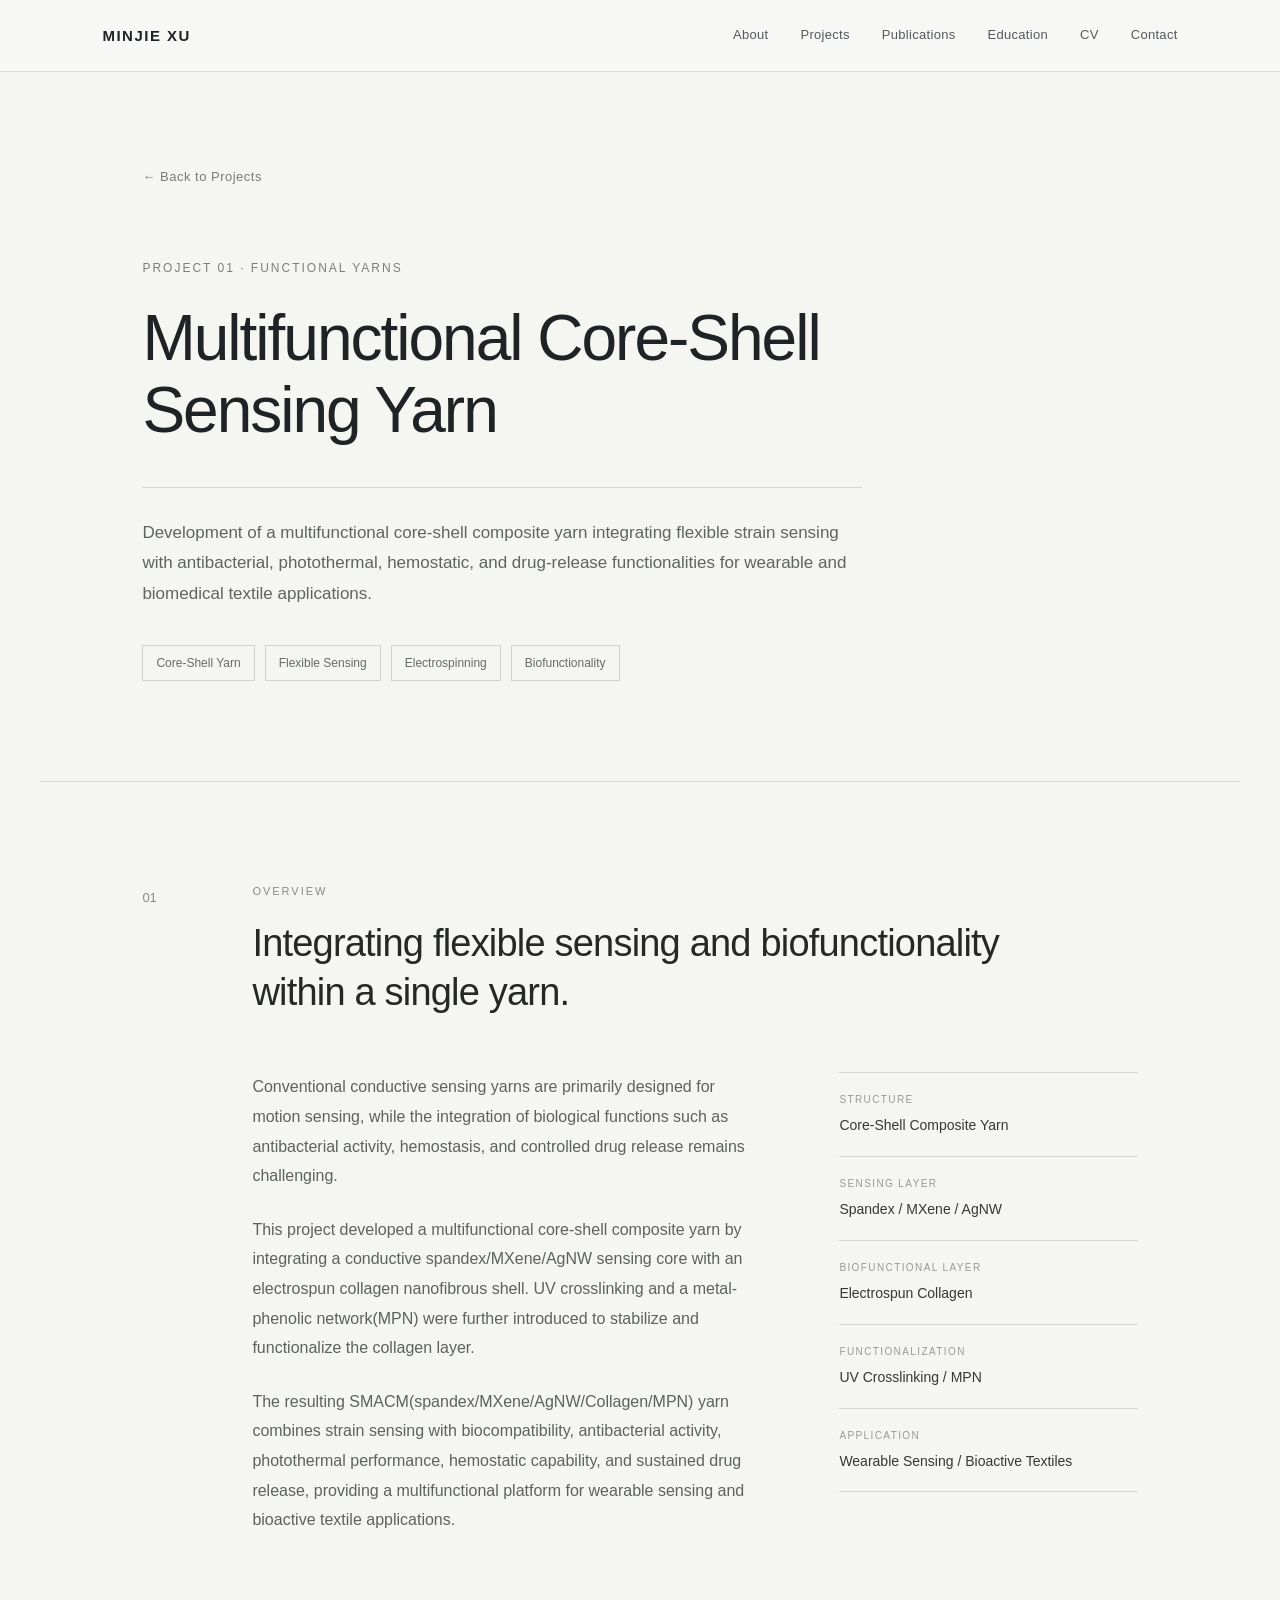
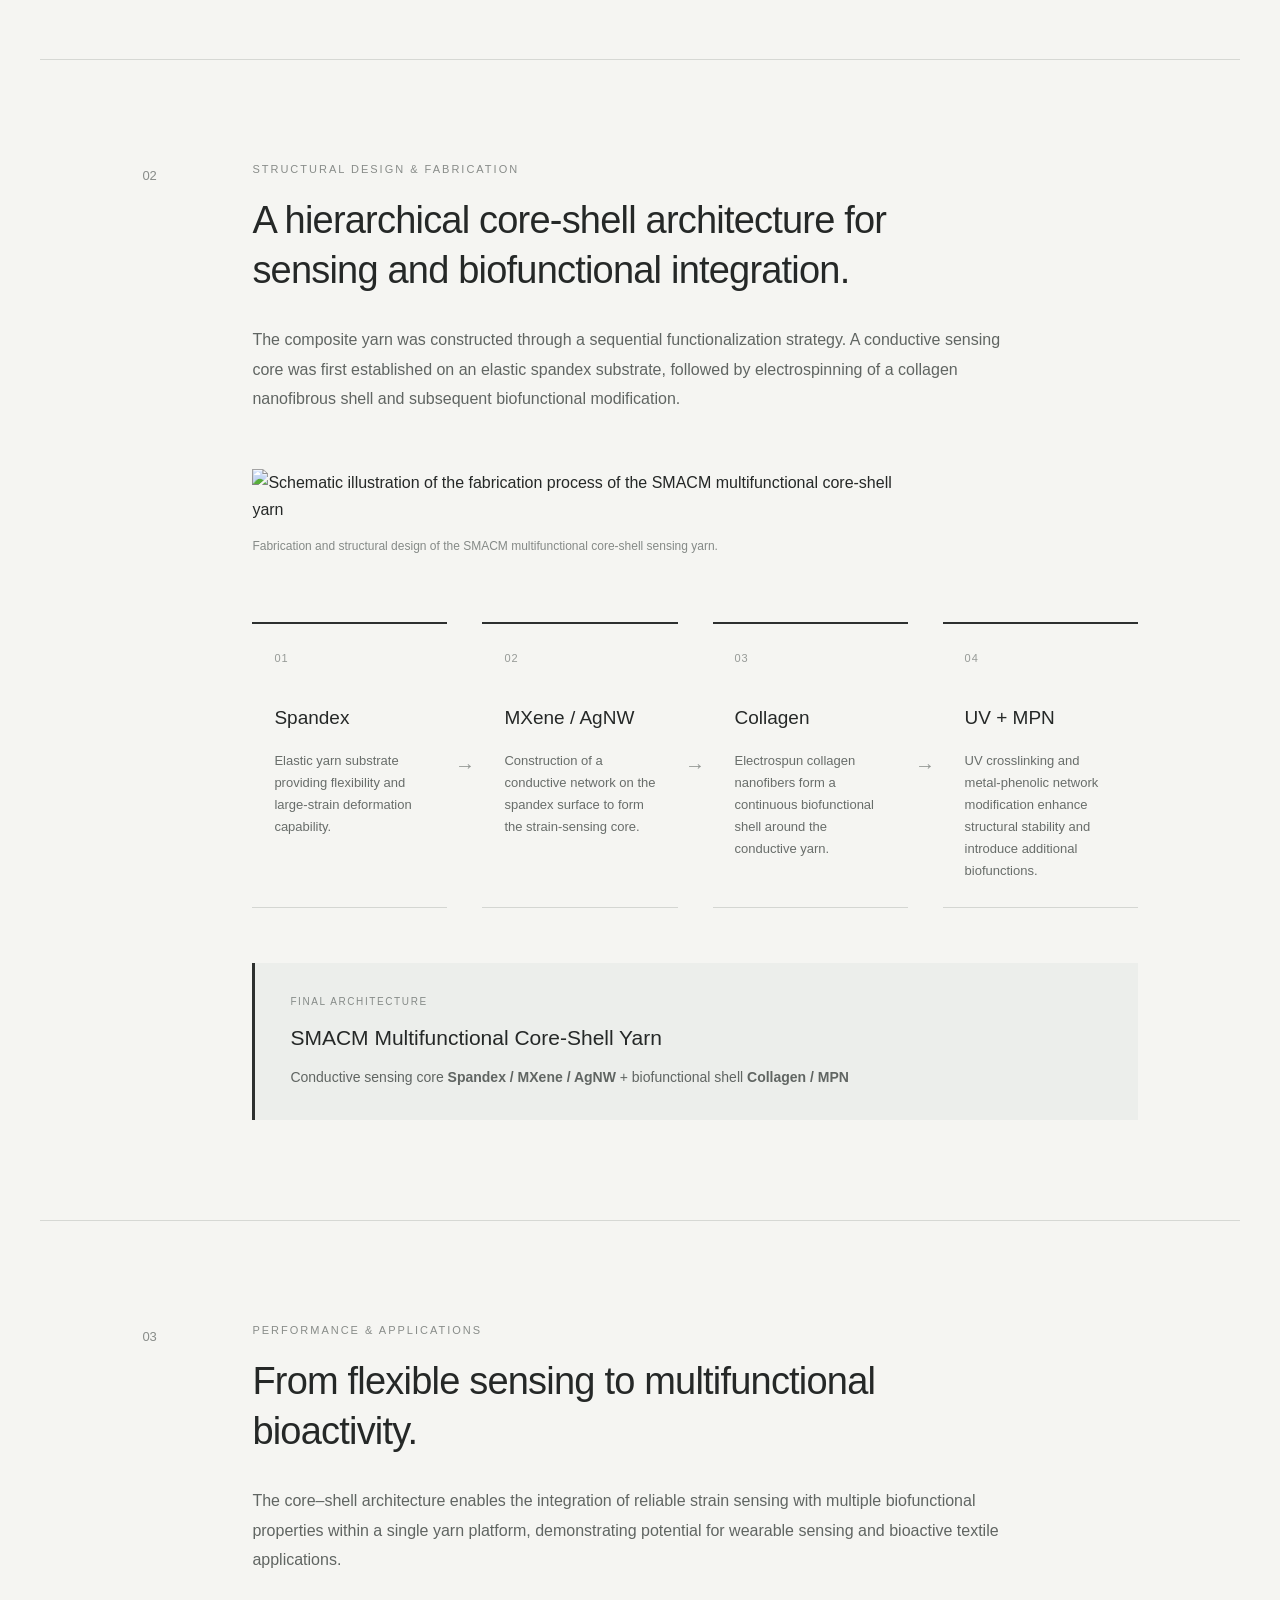
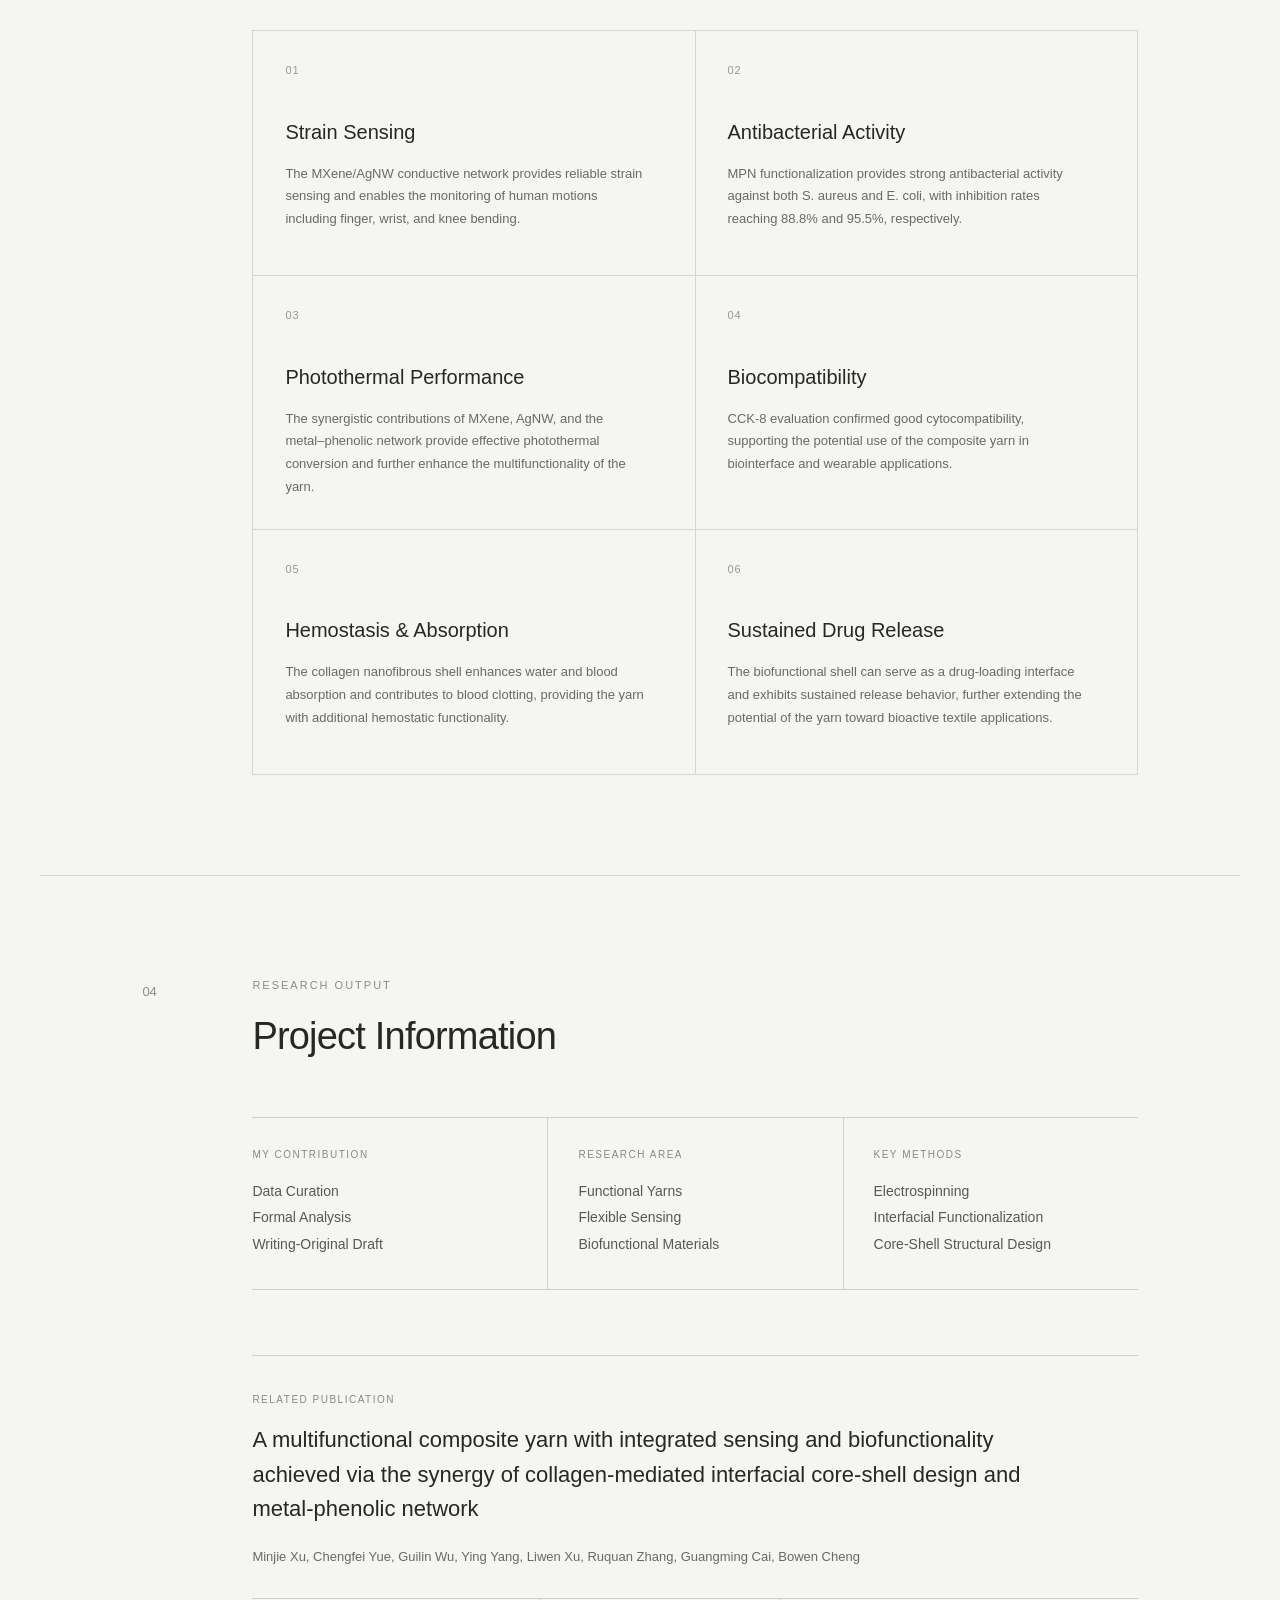
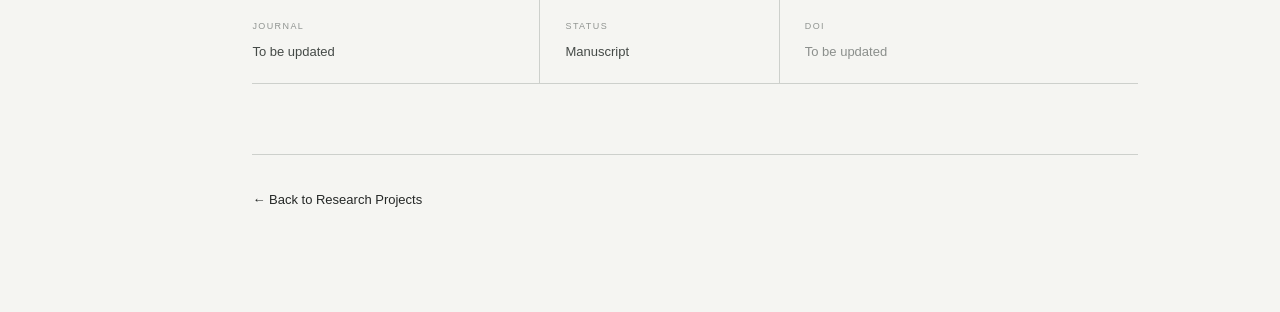
==== project-collagen-yarn.html @ 4c1c81a6 "Initial website release" ====
<!DOCTYPE html>
<html lang="en">

<head>
    <meta charset="UTF-8">
    <meta name="viewport" content="width=device-width, initial-scale=1.0">

    <title>Electrospun Collagen-Wrapped Functional Yarns | Minjie Xu</title>

    <meta
        name="description"
        content="Research project on electrospun collagen-wrapped functional yarns by Minjie Xu."
    >

    <link rel="stylesheet" href="style.css">
</head>


<body>

    <!-- Navigation -->
    <nav>

        <div class="logo">
            <a href="index.html">MINJIE XU</a>
        </div>

        <div class="nav-links">
            <a href="index.html#about">About</a>
            <a href="index.html#projects">Projects</a>
            <a href="index.html#publications">Publications</a>
            <a href="index.html#education">Education</a>
            <a href="cv.html">CV</a>
            <a href="index.html#contact">Contact</a>
        </div>

        <button class="menu-toggle" id="menu-toggle">
            ☰
        </button>

    </nav>


    <!-- Project Header -->
    <main>

        <section class="project-hero">

            <a href="index.html#projects" class="back-link">
                ← Back to Projects
            </a>

            <p class="project-label">
                PROJECT 01 · FUNCTIONAL YARNS
            </p>

            <h1>
                Multifunctional Core-Shell<br>
                Sensing Yarn
            </h1>

           <p class="project-summary">
                Development of a multifunctional core-shell composite yarn
                integrating flexible strain sensing with antibacterial,
                photothermal, hemostatic, and drug-release functionalities
                for wearable and biomedical textile applications.
            </p>

            <div class="project-hero-tags">
                <span>Core-Shell Yarn</span>
                <span>Flexible Sensing</span>
                <span>Electrospinning</span>
                <span>Biofunctionality</span>
            </div>

        </section>

<section class="project-detail-section">

    <div class="project-section-number">
        01
    </div>

    <div class="project-section-content">

        <p class="project-section-label">OVERVIEW</p>

        <h2>
            Integrating flexible sensing and
            biofunctionality within a single yarn.
        </h2>

        <div class="project-overview-grid">

            <div class="project-overview-main">

                <p>
                    Conventional conductive sensing yarns are primarily
                    designed for motion sensing, while the integration of
                    biological functions such as antibacterial activity,
                    hemostasis, and controlled drug release remains challenging.
                </p>

                <p>
                    This project developed a multifunctional core-shell
                    composite yarn by integrating a conductive
                    spandex/MXene/AgNW sensing core with an electrospun
                    collagen nanofibrous shell. UV crosslinking and a
                    metal-phenolic network(MPN) were further introduced to
                    stabilize and functionalize the collagen layer.
                </p>

                <p>
                    The resulting SMACM(spandex/MXene/AgNW/Collagen/MPN) yarn combines strain sensing with
                    biocompatibility, antibacterial activity, photothermal
                    performance, hemostatic capability, and sustained drug
                    release, providing a multifunctional platform for wearable
                    sensing and bioactive textile applications.
                </p>

            </div>

            <div class="project-facts">

                <div class="project-fact">
                    <span>STRUCTURE</span>
                    <p>Core-Shell Composite Yarn</p>
                </div>

                <div class="project-fact">
                    <span>SENSING LAYER</span>
                    <p>Spandex / MXene / AgNW</p>
                </div>

                <div class="project-fact">
                    <span>BIOFUNCTIONAL LAYER</span>
                    <p>Electrospun Collagen</p>
                </div>

                <div class="project-fact">
                    <span>FUNCTIONALIZATION</span>
                    <p>UV Crosslinking / MPN</p>
                </div>

                <div class="project-fact">
                    <span>APPLICATION</span>
                    <p>Wearable Sensing / Bioactive Textiles</p>
                </div>

            </div>

        </div>

    </div>

</section>


<section class="project-detail-section">

    <div class="project-section-number">
        02
    </div>

    <div class="project-section-content">

        <p class="project-section-label">
            STRUCTURAL DESIGN & FABRICATION
        </p>

        <h2>
            A hierarchical core-shell architecture
            for sensing and biofunctional integration.
        </h2>

        <p class="project-section-intro">
            The composite yarn was constructed through a sequential
            functionalization strategy. A conductive sensing core was
            first established on an elastic spandex substrate, followed
            by electrospinning of a collagen nanofibrous shell and
            subsequent biofunctional modification.
        </p>

<div class="project-figure">

    <img
        src="images/project01-fabrication.png"
        alt="Schematic illustration of the fabrication process of the SMACM multifunctional core-shell yarn"
    >

    <p class="figure-caption">
        Fabrication and structural design of the SMACM
        multifunctional core-shell sensing yarn.
    </p>

</div>
        <div class="fabrication-flow">

            <div class="fabrication-step">

                <span class="step-number">01</span>

                <h3>Spandex</h3>

                <p>
                    Elastic yarn substrate providing flexibility
                    and large-strain deformation capability.
                </p>

            </div>


            <div class="flow-arrow">→</div>


            <div class="fabrication-step">

                <span class="step-number">02</span>

                <h3>MXene / AgNW</h3>

                <p>
                    Construction of a conductive network on the
                    spandex surface to form the strain-sensing core.
                </p>

            </div>


            <div class="flow-arrow">→</div>


            <div class="fabrication-step">

                <span class="step-number">03</span>

                <h3>Collagen</h3>

                <p>
                    Electrospun collagen nanofibers form a
                    continuous biofunctional shell around the
                    conductive yarn.
                </p>

            </div>


            <div class="flow-arrow">→</div>


            <div class="fabrication-step">

                <span class="step-number">04</span>

                <h3>UV + MPN</h3>

                <p>
                    UV crosslinking and metal-phenolic network
                    modification enhance structural stability and
                    introduce additional biofunctions.
                </p>

            </div>

        </div>


        <div class="structure-result">

            <span>FINAL ARCHITECTURE</span>

            <h3>SMACM Multifunctional Core-Shell Yarn</h3>

            <p>
                Conductive sensing core
                <strong>Spandex / MXene / AgNW</strong>
                +
                biofunctional shell
                <strong>Collagen / MPN</strong>
            </p>

        </div>

    </div>

</section>

<section class="project-detail-section">

    <div class="project-section-number">
        03
    </div>

    <div class="project-section-content">

        <p class="project-section-label">
            PERFORMANCE & APPLICATIONS
        </p>

        <h2>
            From flexible sensing to
            multifunctional bioactivity.
        </h2>

        <p class="project-section-intro">
            The core–shell architecture enables the integration of
            reliable strain sensing with multiple biofunctional
            properties within a single yarn platform, demonstrating
            potential for wearable sensing and bioactive textile applications.
        </p>


        <div class="function-grid">

            <div class="function-item">
                <span class="function-number">01</span>

                <h3>Strain Sensing</h3>

                <p>
                    The MXene/AgNW conductive network provides reliable
                    strain sensing and enables the monitoring of human
                    motions including finger, wrist, and knee bending.
                </p>
            </div>


            <div class="function-item">
                <span class="function-number">02</span>

                <h3>Antibacterial Activity</h3>

                <p>
                    MPN functionalization provides strong antibacterial
                    activity against both S. aureus and E. coli, with
                    inhibition rates reaching 88.8% and 95.5%,
                    respectively.
                </p>
            </div>


            <div class="function-item">
                <span class="function-number">03</span>

                <h3>Photothermal Performance</h3>

                <p>
                    The synergistic contributions of MXene, AgNW, and
                    the metal–phenolic network provide effective
                    photothermal conversion and further enhance the
                    multifunctionality of the yarn.
                </p>
            </div>


            <div class="function-item">
                <span class="function-number">04</span>

                <h3>Biocompatibility</h3>

                <p>
                    CCK-8 evaluation confirmed good cytocompatibility,
                    supporting the potential use of the composite yarn
                    in biointerface and wearable applications.
                </p>
            </div>


            <div class="function-item">
                <span class="function-number">05</span>

                <h3>Hemostasis & Absorption</h3>

                <p>
                    The collagen nanofibrous shell enhances water and
                    blood absorption and contributes to blood clotting,
                    providing the yarn with additional hemostatic
                    functionality.
                </p>
            </div>


            <div class="function-item">
                <span class="function-number">06</span>

                <h3>Sustained Drug Release</h3>

                <p>
                    The biofunctional shell can serve as a drug-loading
                    interface and exhibits sustained release behavior,
                    further extending the potential of the yarn toward
                    bioactive textile applications.
                </p>
            </div>

        </div>

    </div>

</section>

<section class="project-detail-section">

    <div class="project-section-number">
        04
    </div>

    <div class="project-section-content">

        <p class="project-section-label">
            RESEARCH OUTPUT
        </p>

        <h2>
            Project Information
        </h2>

        <div class="output-grid">

            <div class="output-item">
                <span>MY CONTRIBUTION</span>

                <p>
                    Data Curation<br>
                    Formal Analysis<br>
                    Writing-Original Draft
                </p>
            </div>


            <div class="output-item">
                <span>RESEARCH AREA</span>

                <p>
                    Functional Yarns<br>
                    Flexible Sensing<br>
                    Biofunctional Materials
                </p>
            </div>


            <div class="output-item">
                <span>KEY METHODS</span>

                <p>
                    Electrospinning<br>
                    Interfacial Functionalization<br>
                    Core-Shell Structural Design
                </p>
            </div>

        </div>


        <div class="project-publication">

            <span>RELATED PUBLICATION</span>

            <h3>
                A multifunctional composite yarn with integrated sensing
                and biofunctionality achieved via the synergy of
                collagen-mediated interfacial core-shell design and
                metal-phenolic network
            </h3>

            <p>
                Minjie Xu, Chengfei Yue, Guilin Wu, Ying Yang,
                Liwen Xu, Ruquan Zhang, Guangming Cai, Bowen Cheng
            </p>

<div class="publication-meta">

    <div class="publication-meta-item">
        <span>JOURNAL</span>
        <p>To be updated</p>
    </div>

    <div class="publication-meta-item">
        <span>STATUS</span>
        <p>Manuscript</p>
    </div>

    <div class="publication-meta-item">
        <span>DOI</span>
        <p>
            <a href="#" class="doi-placeholder">
                To be updated
            </a>
        </p>
    </div>

</div>

        </div>


        <div class="project-navigation">

            <a href="index.html#projects">
                ← Back to Research Projects
            </a>

        </div>

    </div>

</section>













    </main>


    <!-- Mobile Navigation -->
    <script>
        const menuToggle = document.getElementById("menu-toggle");
        const navLinks = document.querySelector(".nav-links");

        menuToggle.addEventListener("click", function () {
            navLinks.classList.toggle("active");
        });

        const navItems = navLinks.querySelectorAll("a");

        navItems.forEach(function (item) {
            item.addEventListener("click", function () {
                navLinks.classList.remove("active");
            });
        });
    </script>

</body>

</html>
---- style.css ----
/* Basic settings */


/* =========================================
   Global Design System
   ========================================= */

:root {
    --bg-main: #fbfbfa;
    --bg-soft: #f7f8f8;
    --bg-card: #ffffff;

    --text-main: #202326;
    --text-secondary: #62686d;
    --text-light: #8a9095;

    --line: #e1e4e6;

    --accent: #315f78;
    --accent-light: #edf3f6;
}












* {
    box-sizing: border-box;
}

html {
    scroll-behavior: smooth;
}

body {
    margin: 0;

    font-family:
        -apple-system,
        BlinkMacSystemFont,
        "Segoe UI",
        Arial,
        sans-serif;

    color: var(--text-main);
    background-color: var(--bg-main);

    line-height: 1.7;

    -webkit-font-smoothing: antialiased;
}

/* Navigation */

nav {
    position: sticky;
    top: 0;
    z-index: 1000;

    display: flex;
    align-items: center;
    justify-content: space-between;

    padding: 0 8%;
    height: 72px;

    background-color: rgba(247, 247, 245, 0.95);
    border-bottom: 1px solid #dededb;
}

.logo a {
    color: #202326;
    text-decoration: none;
    font-size: 15px;
    font-weight: 600;
    letter-spacing: 1.5px;
}

.nav-links {
    display: flex;
    align-items: center;
}

.nav-links a {
    position: relative;
    margin-left: 32px;

    color: #55595c;
    text-decoration: none;
    font-size: 13px;
    letter-spacing: 0.3px;

    transition: color 0.2s ease;
}

.nav-links a:hover {
    color: #111;
}

.nav-links a::after {
    content: "";
    position: absolute;

    left: 0;
    bottom: -7px;

    width: 0;
    height: 1px;

    background-color: #202326;
    transition: width 0.25s ease;
}

.nav-links a:hover::after {
    width: 100%;
}

/* Hero Section */

.hero {
    min-height: calc(100vh - 72px);

    display: grid;
    grid-template-columns: minmax(0, 680px) 300px;
    justify-content: center;
    align-items: center;

    gap: 70px;

    padding: 80px 8% 100px;

    background-color: #f7f7f5;
}

.hero-content {
    max-width: 680px;
}

/* Hero Photo */
 /* Hero Photo */

.hero-photo {
    width: 300px;
    flex-shrink: 0;
}

.hero-photo img {
    display: block;
    width: 100%;
    height: 380px;
    object-fit: cover;
    border-radius: 4px;
}



.hero-label {
    font-size: 12px;
    font-weight: 500;
    letter-spacing: 2.5px;

    color: var(--accent);

    margin-bottom: 20px;
}

.hero h1 {
    margin: 0;

    font-size: clamp(58px, 6vw, 82px);
    line-height: 0.95;

    font-weight: 600;
    letter-spacing: -3px;

    color: #202326;
}

.hero h2 {
    font-size: 28px;
    font-weight: 400;

    margin: 0 0 25px 0;
}

.hero-affiliation {
    margin: 0;

    font-size: 14px;
    line-height: 1.8;

    color: #777b7d;
}

.hero-description {
    max-width: 580px;

    margin-top: 32px;
    padding-top: 25px;

    border-top: 1px solid #d9d9d6;

    font-size: 16px;
    line-height: 1.8;

    color: #55595c;
}

.hero-description {
    max-width: 650px;

    margin-top: 30px;

    font-size: 17px;
    color: #555;
}

.hero-buttons {
    margin-top: 35px;
}

.button {
    display: inline-block;

    padding: 12px 24px;

    margin-right: 12px;

    text-decoration: none;

    background-color: #222;
    color: white;

    border: 1px solid #222;

    transition: 0.3s;
}

.button:hover {
    background-color: #555;
}

.button-outline {
    background-color: transparent;
    color: #222;
}

.button-outline:hover {
    background-color: #222;
    color: white;
}

/* General Sections */

.section {
    padding: 110px 8%;
    max-width: 1400px;
    margin: 0 auto;
}

.section-title {
    margin-bottom: 50px;
}

.section-title p {
    margin: 0 0 7px 0;

    font-size: 12px;
    font-weight: 500;

    letter-spacing: 2.5px;

    color: var(--accent);
}

.section-title h2 {
    margin: 0;

    font-size: 40px;
    font-weight: 600;
}

.section-content {
    max-width: 850px;
}

.section-content > p {
    font-size: 17px;
    color: #555;
}


/* Research */

.research-grid {
    display: grid;

    grid-template-columns: repeat(2, 1fr);

    gap: 1px;

    background-color: #ddd;

    border: 1px solid #ddd;
}

.research-card {
    padding: 35px;

    background-color: white;

    min-height: 220px;
}

.research-card span {
    font-size: 13px;
    color: #888;
}

.research-card h3 {
    margin-top: 20px;

    font-size: 22px;
    font-weight: 500;
}

.research-card p {
    color: #666;
}


/* Publications */
/* Publications */

.publication {
    padding: 35px 0;
    border-top: 1px solid #ddd;
}

.publication-top {
    display: flex;
    justify-content: space-between;
    align-items: center;
    margin-bottom: 15px;
}

.publication-year {
    font-size: 13px;
    color: #888;
}

.publication-type {
    font-size: 12px;
    color: #888;
    letter-spacing: 0.5px;
}

.publication h3 {
    font-size: 21px;
    font-weight: 500;
    line-height: 1.5;
    margin: 0 0 12px 0;
}

.publication-authors {
    margin: 0 0 8px 0;
    color: #555;
    font-size: 15px;
}

.journal {
    margin: 0 0 15px 0;
    font-style: italic;
    color: #444;
    font-size: 15px;
}

.publication-link {
    text-decoration: none;
    color: #222;
    font-size: 14px;
}

.publication-link:hover {
    text-decoration: underline;
}

/* Education */
/* Education */

.education-list {
    border-top: 1px solid #ddd;
}

.education-item {
    display: grid;
    grid-template-columns: 180px 1fr;
    gap: 50px;
    padding: 45px 0;
    border-bottom: 1px solid #ddd;
}

.education-year {
    font-size: 14px;
    color: #888;
    padding-top: 5px;
}

.education-content {
    max-width: 750px;
}

.education-content h3 {
    margin: 0 0 12px 0;
    font-size: 24px;
    font-weight: 500;
}

.education-school {
    margin: 0 0 8px 0;
    font-size: 17px;
    color: #333;
}

.education-content p {
    color: #666;
    line-height: 1.7;
}


/* Contact */

.email {
    font-size: 22px !important;
    color: #222 !important;
}

/* Research Projects */

.project-list {
    border-top: 1px solid #ddd;
}

.project-item {
    display: grid;

    grid-template-columns: 70px 1fr 50px;

    gap: 30px;

    padding: 45px 0;

    border-bottom: 1px solid #ddd;

    transition: 0.3s;
}

.project-number {
    font-size: 13px;
    color: #888;
}

.project-content h3 {
    margin: 0 0 15px 0;

    font-size: 25px;
    font-weight: 500;
}

.project-content p {
    max-width: 750px;

    margin: 0;

    color: #666;

    font-size: 16px;
}

.project-tags {
    margin-top: 25px;
}

.project-tags span {
    display: inline-block;

    margin-right: 8px;
    margin-bottom: 8px;

    padding: 5px 12px;

    border: 1px solid #ddd;

    font-size: 12px;

    color: #666;
}

.project-arrow {
    font-size: 25px;

    align-self: start;
    margin-top: 5px;

    text-decoration: none;
    color: #202326;

    transition: 0.3s;
}

.project-item:hover {
    padding-left: 15px;
}

.project-item:hover .project-arrow {
    transform: translateX(8px);
}

.publication-stats {
    display: grid;
    grid-template-columns: repeat(3, 1fr);
    gap: 1px;
    margin-bottom: 60px;
    background-color: #ddd;
    border: 1px solid #ddd;
}

.stat-item {
    padding: 30px;
    background-color: white;
}

.stat-item strong {
    display: block;
    font-size: 38px;
    font-weight: 500;
    margin-bottom: 8px;
}

.stat-item span {
    font-size: 13px;
    color: #777;
    letter-spacing: 0.5px;
}

/* Contact */

.contact-content {
    display: grid;
    grid-template-columns: 1fr 1fr;
    gap: 100px;
    max-width: 1000px;
}

.contact-intro h3 {
    margin: 0 0 20px 0;
    font-size: 32px;
    font-weight: 500;
}

.contact-intro p {
    max-width: 450px;
    color: #666;
    font-size: 17px;
    line-height: 1.8;
}

.contact-info {
    border-top: 1px solid #ddd;
}

.contact-item {
    padding: 20px 0;
    border-bottom: 1px solid #ddd;
}

.contact-item span {
    display: block;
    margin-bottom: 8px;
    font-size: 12px;
    color: #888;
    letter-spacing: 1px;
    text-transform: uppercase;
}

.contact-item p {
    margin: 0;
    color: #333;
    font-size: 15px;
    line-height: 1.7;
}


/* Academic Profiles */

.academic-links {
    display: flex;
    flex-wrap: wrap;
    gap: 12px;
}

.academic-links a {
    display: inline-flex;
    align-items: center;
    gap: 8px;

    width: auto;
    height: auto;

    padding: 8px 12px;

    color: #222;
    text-decoration: none;

    font-size: 15px;

    border: 1px solid #ddd;

    transition: 0.25s;
}

.academic-links a:hover {
    background-color: #f5f5f5;
    border-color: #bbb;
}

.academic-links a svg {
    display: block;

    width: 18px;
    height: 18px;

    min-width: 18px;
    min-height: 18px;

    max-width: 18px;
    max-height: 18px;

    fill: none;
    stroke: currentColor;
    stroke-width: 1.6;
    stroke-linecap: round;
    stroke-linejoin: round;

    flex-shrink: 0;
}

 /* Footer */

footer {
    margin-top: 80px;
    border-top: 1px solid #ddd;
}

.footer-content {
    max-width: 1400px;
    margin: 0 auto;
    padding: 30px 8%;

    display: flex;
    justify-content: space-between;
    align-items: center;

    font-size: 13px;
    color: #888;
}

 /* Responsive Design */

@media (max-width: 768px) {

    /* Navigation */

    nav {
        padding: 20px 5%;
    }

    .logo a {
        font-size: 17px;
    }

    .menu-toggle {
        display: block;
    }

    .nav-links {
        display: none;
        position: absolute;
        top: 70px;
        left: 0;
        width: 100%;

        flex-direction: column;
        align-items: flex-start;

        padding: 20px 5%;

        background-color: white;
        border-top: 1px solid #ddd;
        border-bottom: 1px solid #ddd;
    }

    .nav-links.active {
        display: flex;
    }

    .nav-links a {
        margin: 12px 0;
        font-size: 15px;
    }


    /* Hero */

    .hero {
        min-height: 75vh;
        padding: 60px 5%;
    }

    .hero h1 {
        font-size: 44px;
    }

.chinese-name {
    margin: 16px 0 30px;

    font-size: 34px;
    font-weight: 500;
    letter-spacing: 8px;

    color: #55595c;
}

.hero h2 {
    margin: 0 0 22px 0;

    font-size: 20px;
    font-weight: 400;
    letter-spacing: 0.2px;

    color: #333638;
}


.hero {
    flex-direction: column;
    align-items: flex-start;
    gap: 50px;
}

.hero-photo {
    width: 300px;
    position: relative;
}

.hero-photo {
    width: 100%;
}

.hero-photo img {
    display: block;

    width: 100%;
    height: 390px;

    object-fit: cover;

    border-radius: 2px;

    filter: saturate(0.88) contrast(0.98);
}


.hero-photo::after {
    content: "";

    display: block;

    width: 70px;
    height: 2px;

    margin-top: 18px;

    background-color: #202326;
}







    /* Sections */

.section {
    padding: 110px max(8%, calc((100% - 1400px) / 2));
    max-width: none;
    width: 100%;
    margin: 0;
}

    .section-title {
        margin-bottom: 35px;
    }

    .section-title h2 {
        font-size: 32px;
    }


    /* Research */

    .research-grid {
        grid-template-columns: 1fr;
    }

    .research-card {
        min-height: auto;
        padding: 28px;
    }


    /* Research Projects */

    .project-item {
        grid-template-columns: 40px 1fr;
        gap: 15px;
        padding: 35px 0;
    }

    .project-arrow {
        display: none;
    }

    .project-content h3 {
        font-size: 21px;
    }


    /* Publications */

    .publication-stats {
        grid-template-columns: 1fr;
        margin-bottom: 40px;
    }

    .stat-item {
        padding: 25px;
    }

    .publication-top {
        align-items: flex-start;
    }

    .publication-type {
        font-size: 12px;
        color: #666;
        letter-spacing: 0.8px;
        text-transform: uppercase;
    }


    /* Education */

    .education-item {
        grid-template-columns: 1fr;
        gap: 10px;
        padding: 35px 0;
    }


    /* Contact */

    .contact-content {
        grid-template-columns: 1fr;
        gap: 50px;
    }


    /* Footer */

    .footer-content {
        padding: 25px 5%;
        flex-direction: column;
        align-items: flex-start;
        gap: 8px;
    }

}

/* Mobile Menu */

.menu-toggle {
    display: none;
    background: none;
    border: none;
    font-size: 25px;
    cursor: pointer;
    padding: 5px;
}


.menu-toggle {
    display: none;
    background: none;
    border: none;
    font-size: 25px;
    cursor: pointer;
    padding: 5px;
}

@media (max-width: 768px) {

    .menu-toggle {
        display: block !important;
    }

}


html {
    scroll-behavior: smooth;
}

/* =========================
   CV Page
   ========================= */

.cv-header {
    padding: 100px 8% 80px 8%;
    border-bottom: 1px solid #ddd;
}

.cv-header h1 {
    margin: 10px 0 15px 0;
    font-size: 56px;
    font-weight: 600;
}

.cv-header p:last-child {
    margin: 0;
    font-size: 18px;
    color: #666;
}


.cv-section {
    max-width: 1400px;
    margin: 0 auto;
    padding: 80px 8%;
}


.cv-section-title {
    display: grid;
    grid-template-columns: 60px 1fr;
    gap: 30px;
    align-items: start;
    margin-bottom: 45px;
}

.cv-section-title span {
    font-size: 13px;
    color: #888;
    padding-top: 8px;
}

.cv-section-title h2 {
    margin: 0;
    font-size: 36px;
    font-weight: 500;
}


.cv-item {
    display: grid;
    grid-template-columns: 180px 1fr;
    gap: 50px;
    padding: 35px 0;
    border-top: 1px solid #ddd;
}

.cv-item:last-child {
    border-bottom: 1px solid #ddd;
}


.cv-year {
    font-size: 14px;
    color: #888;
    padding-top: 5px;
}


.cv-content {
    max-width: 800px;
}

.cv-content h3 {
    margin: 0 0 12px 0;
    font-size: 22px;
    font-weight: 500;
}

.cv-content p {
    margin: 6px 0;
    color: #666;
    font-size: 15px;
    line-height: 1.7;
}


.cv-content-wide {
    max-width: 900px;
}

.cv-content-wide p {
    margin: 0 0 25px 0;
    color: #555;
    font-size: 15px;
    line-height: 1.8;
}

.cv-content-wide ul {
    margin: 0;
    padding-left: 20px;
}

.cv-content-wide li {
    margin-bottom: 12px;
    color: #555;
    font-size: 15px;
    line-height: 1.7;
}

@media (max-width: 768px) {

    .cv-header {
        padding: 70px 5% 60px 5%;
    }

    .cv-header h1 {
        font-size: 42px;
    }

    .cv-header p:last-child {
        font-size: 16px;
    }

    .cv-section {
        padding: 60px 5%;
    }

    .cv-section-title {
        grid-template-columns: 40px 1fr;
        gap: 15px;
        margin-bottom: 30px;
    }

    .cv-section-title h2 {
        font-size: 30px;
    }

    .cv-item {
        grid-template-columns: 1fr;
        gap: 10px;
        padding: 30px 0;
    }

    .cv-content h3 {
        font-size: 20px;
    }

    .cv-content-wide {
        max-width: 100%;
    }

}

.cv-download {
    margin-top: 30px;
}

.cv-button-disabled {
    cursor: default;
    opacity: 0.6;
}

/* =========================
   Section Background Colors
========================= */

.hero {
    background-color: #f4f4f1;
}

#about {
    background-color: #f8f8f6;
}

#research {
    background-color: #f2f3f1;
}

#projects {
    background-color: #f8f8f6;
}

#publications {
    background-color: #f2f3f1;
}

#education {
    background-color: #f8f8f6;
}

#contact {
    background-color: #eeefec;
    color: #202326;
}

/* =========================
   Final Website Color System
========================= */

body {
    background-color: #f5f5f2;
    color: #252827;
}

/* Hero */
.hero {
    background-color: #f1f2ef;
}

/* About */
#about {
    background-color: #f7f7f4;
}

/* Research Projects */
#projects {
    background-color: #f2f3f0;
}

/* Publications */
#publications {
    background-color: #f7f7f4;
}

/* Education */
#education {
    background-color: #f2f3f0;
}

/* Contact */
#contact {
    background-color: #e9ebe7;
    color: #252827;
}
#contact .contact-intro p,
#contact .contact-item p {
    color: #5f6461;
}

#contact .contact-item {
    border-color: #d3d6d1;
}

#contact .contact-info {
    border-color: #d3d6d1;
}

#contact .academic-links a {
    color: #252827;
    border-color: #cdd0cb;
}

#contact .academic-links a:hover {
    background-color: #f5f5f2;
    border-color: #aeb2ad;
}

.chinese-name {
    font-size: 34px !important;
    font-weight: 500 !important;
    letter-spacing: 8px !important;
    line-height: 1.3 !important;
    margin: 16px 0 30px 0 !important;
    color: #55595c !important;
}


/* =========================
   Project Detail Page
========================= */

.project-hero {
    max-width: 1200px;
    margin: 0 auto;
    padding: 90px 8% 100px;
}

.back-link {
    display: inline-block;
    margin-bottom: 70px;

    color: #777b7d;
    text-decoration: none;

    font-size: 13px;
    letter-spacing: 0.5px;

    transition: 0.2s;
}

.back-link:hover {
    color: #202326;
    transform: translateX(-4px);
}

.project-label {
    margin: 0 0 25px;

    color: #7b7e80;

    font-size: 12px;
    font-weight: 500;
    letter-spacing: 2px;
}

.project-hero h1 {
    max-width: 950px;

    margin: 0;

    font-size: clamp(42px, 5vw, 68px);
    line-height: 1.12;

    font-weight: 500;
    letter-spacing: -2px;

    color: #202326;
}

.project-summary {
    max-width: 720px;

    margin: 40px 0 0;

    padding-top: 30px;
    border-top: 1px solid #d6d8d4;

    color: #5f6461;

    font-size: 17px;
    line-height: 1.8;
}

.project-hero-tags {
    display: flex;
    flex-wrap: wrap;
    gap: 10px;

    margin-top: 35px;
}

.project-hero-tags span {
    padding: 7px 13px;

    border: 1px solid #d0d2ce;

    color: #666b68;

    font-size: 12px;
}
/* =========================
   Project Detail Sections
========================= */

.project-detail-section {
    max-width: 1200px;
    margin: 0 auto;
    padding: 100px 8%;

    display: grid;
    grid-template-columns: 70px 1fr;
    gap: 40px;

    border-top: 1px solid #d6d8d4;
}

.project-section-number {
    padding-top: 5px;

    font-size: 13px;
    color: #888c89;
}

.project-section-content {
    max-width: 950px;
}

.project-section-label {
    margin: 0 0 18px;

    font-size: 11px;
    letter-spacing: 2px;
    color: #888c89;
}

.project-section-content h2 {
    max-width: 760px;

    margin: 0 0 55px;

    font-size: 38px;
    line-height: 1.3;
    font-weight: 500;
    letter-spacing: -0.8px;

    color: #252827;
}


/* Overview */

.project-overview-grid {
    display: grid;
    grid-template-columns: 1.7fr 1fr;
    gap: 80px;
}

.project-overview-main p {
    margin: 0 0 24px;

    font-size: 16px;
    line-height: 1.85;

    color: #5d625f;
}


/* Project Facts */

.project-facts {
    border-top: 1px solid #d6d8d4;
}

.project-fact {
    padding: 18px 0;
    border-bottom: 1px solid #d6d8d4;
}

.project-fact span {
    display: block;

    margin-bottom: 6px;

    font-size: 10px;
    letter-spacing: 1.4px;

    color: #969a97;
}

.project-fact p {
    margin: 0;

    font-size: 14px;
    color: #343836;
}

/* =========================
   Fabrication Flow
========================= */

.project-section-intro {
    max-width: 760px;
    margin: -25px 0 55px;

    font-size: 16px;
    line-height: 1.85;
    color: #606562;
}


.fabrication-flow {
    display: grid;

    grid-template-columns:
        1fr 35px
        1fr 35px
        1fr 35px
        1fr;

    align-items: stretch;

    margin-top: 50px;
}


.fabrication-step {
    min-height: 230px;

    padding: 25px 22px;

    border-top: 2px solid #2d302f;
    border-bottom: 1px solid #d4d6d2;
}


.step-number {
    display: block;

    margin-bottom: 35px;

    font-size: 11px;
    letter-spacing: 1px;
    color: #969a97;
}


.fabrication-step h3 {
    margin: 0 0 15px;

    font-size: 19px;
    font-weight: 500;

    color: #252827;
}


.fabrication-step p {
    margin: 0;

    font-size: 13px;
    line-height: 1.7;

    color: #686d6a;
}


.flow-arrow {
    display: flex;
    align-items: center;
    justify-content: center;

    font-size: 20px;
    color: #929693;
}


/* Final Structure */

.structure-result {
    margin-top: 55px;

    padding: 30px 35px;

    background-color: #eceeeb;
    border-left: 3px solid #2d302f;
}


.structure-result > span {
    display: block;

    margin-bottom: 10px;

    font-size: 10px;
    letter-spacing: 1.6px;

    color: #858a87;
}


.structure-result h3 {
    margin: 0 0 10px;

    font-size: 21px;
    font-weight: 500;
}


.structure-result p {
    margin: 0;

    font-size: 14px;
    color: #606562;
}
/* Project Figure */

.project-figure {
    margin: 55px 0 65px;
}

.project-figure img {
    display: block;
    width: 100%;
    height: auto;
}

.figure-caption {
    margin: 14px 0 0;

    font-size: 12px;
    line-height: 1.6;

    color: #858a87;
}

/* =========================
   Performance Highlights
========================= */

.performance-highlights {
    display: grid;
    grid-template-columns: repeat(3, 1fr);
    gap: 1px;

    margin-top: 55px;

    background-color: #d5d7d3;
    border: 1px solid #d5d7d3;
}

.performance-item {
    min-height: 210px;
    padding: 28px;

    background-color: #f5f5f2;
}

.performance-item span {
    display: block;

    margin-bottom: 40px;

    font-size: 11px;
    color: #969a97;
}

.performance-item strong {
    display: block;

    margin-bottom: 12px;

    font-size: 18px;
    font-weight: 500;

    color: #252827;
}

.performance-item p {
    margin: 0;

    font-size: 13px;
    line-height: 1.7;

    color: #686d6a;
}

/* =========================
   Project Functions
========================= */

.function-grid {
    display: grid;
    grid-template-columns: repeat(2, 1fr);

    margin-top: 55px;

    border-top: 1px solid #d3d5d1;
    border-left: 1px solid #d3d5d1;
}


.function-item {
    min-height: 245px;

    padding: 30px 32px;

    border-right: 1px solid #d3d5d1;
    border-bottom: 1px solid #d3d5d1;

    background-color: #f5f5f2;
}


.function-number {
    display: block;

    margin-bottom: 35px;

    font-size: 11px;
    letter-spacing: 1px;

    color: #969a97;
}


.function-item h3 {
    margin: 0 0 14px;

    font-size: 20px;
    font-weight: 500;

    color: #252827;
}


.function-item p {
    max-width: 360px;

    margin: 0;

    font-size: 13px;
    line-height: 1.75;

    color: #666b68;
}
/* =========================
   Project Research Output
========================= */





.output-grid {
    display: grid;
    grid-template-columns: repeat(3, 1fr);

    border-top: 1px solid #cdd0cc;
    border-bottom: 1px solid #cdd0cc;
}

.output-item {
    padding: 28px 30px 32px 0;
}

.output-item + .output-item {
    padding-left: 30px;
    border-left: 1px solid #cdd0cc;
}

.output-item span,
.project-publication > span {
    display: block;

    margin-bottom: 15px;

    font-size: 10px;
    letter-spacing: 1.5px;

    color: #858a87;
}

.output-item p {
    margin: 0;

    font-size: 14px;
    line-height: 1.9;

    color: #555a57;
}


/* Related Publication */

.project-publication {
    margin-top: 65px;
    padding-top: 35px;

    border-top: 1px solid #cdd0cc;
}

.project-publication h3 {
    max-width: 820px;

    margin: 0 0 20px;

    font-size: 22px;
    line-height: 1.55;
    font-weight: 500;

    color: #252827;
}

.project-publication p {
    max-width: 800px;

    margin: 8px 0;

    font-size: 13px;
    line-height: 1.7;

    color: #666b68;
}

.publication-status {
    margin-top: 18px !important;

    font-size: 11px !important;
    letter-spacing: 1px;

    text-transform: uppercase;
}


/* Bottom Navigation */

.project-navigation {
    margin-top: 70px;
    padding-top: 30px;

    border-top: 1px solid #cdd0cc;
}

.project-navigation a {
    color: #252827;
    text-decoration: none;

    font-size: 13px;
}

.project-navigation a:hover {
    text-decoration: underline;
}
/* Publication Metadata */

.publication-meta {
    display: grid;
    grid-template-columns: 1.2fr 1fr 1.5fr;

    margin-top: 30px;

    border-top: 1px solid #cdd0cc;
    border-bottom: 1px solid #cdd0cc;
}

.publication-meta-item {
    padding: 20px 25px 20px 0;
}

.publication-meta-item + .publication-meta-item {
    padding-left: 25px;
    border-left: 1px solid #cdd0cc;
}

.publication-meta-item span {
    display: block;

    margin-bottom: 7px;

    font-size: 9px;
    letter-spacing: 1.4px;

    color: #909491;
}

.publication-meta-item p {
    margin: 0;

    font-size: 13px;
    color: #454a47;
}

.publication-meta-item a {
    color: #454a47;
    text-decoration: none;
}

.publication-meta-item a:hover {
    text-decoration: underline;
}

.doi-placeholder {
    pointer-events: none;
    color: #8b8f8c !important;
}


.project-preview-image {
    max-width: 680px;
    margin-top: 32px;
}

.project-preview-image img {
    display: block;
    width: 100%;
    height: auto;
}

.publication-meta-four {
    grid-template-columns: 1.4fr 1fr 1fr 1.4fr;
}
.project-figure {
    max-width: 650px;
    margin-top: 40px;
}

.project-figure img {
    display: block;
    width: 100%;
    height: auto;
}


/* =========================
   Unified Project Card Typography
========================= */

.project-item .project-content h3 {
    font-size: 24px;
    line-height: 1.35;
    font-weight: 500;
}

.project-item .project-content > p {
    font-size: 15px;
    line-height: 1.75;
    color: #666b68;
}

.project-item .project-tags span {
    font-size: 11px;
    line-height: 1.4;
}

.research-stage {
    margin-top: 55px;
}

.stage-header {
    margin-bottom: 28px;
}

.stage-header > span {
    display: block;
    margin-bottom: 8px;
    font-size: 11px;
    letter-spacing: 1.6px;
    color: #8a8f8c;
}

.stage-header h3 {
    margin: 0;
    font-size: 24px;
    font-weight: 500;
    color: #202326;
}


.project03-sem {
    max-width: 600px;
    margin-top: 40px;
    margin-bottom: 50px;
}

.project03-sem img {
    display: block;
    width: 100%;
    height: auto;
}
.publication-meta-four .publication-meta-item a {
    white-space: nowrap;
}

/* Award certificate link */

.award-title-row {
    display: flex;
    align-items: baseline;
    justify-content: space-between;
    gap: 30px;
}

.award-title-row h3 {
    margin: 0 0 12px 0;
}

.certificate-link {
    flex-shrink: 0;
    font-size: 12px;
    letter-spacing: 0.4px;
    color: #777;
    text-decoration: none;
    transition: 0.2s;
}

.certificate-link:hover {
    color: #222;
    text-decoration: underline;
}

@media (max-width: 768px) {

    .award-title-row {
        flex-direction: column;
        align-items: flex-start;
        gap: 2px;
    }

    .certificate-link {
        margin-bottom: 12px;
    }

}










/* Education */
#education {
    background-color: #f2f3f0;
}




#awards {
    background-color: #f7f7f5;
}















/* =========================================
   Mobile Hero Fix
   ========================================= */

@media (max-width: 768px) {

    .hero {
        width: 100%;
        min-height: auto;
        display: flex !important;
        flex-direction: column !important;
        align-items: stretch !important;
        justify-content: flex-start !important;
        gap: 40px !important;

        padding: 55px 5% 70px 5% !important;
        margin: 0 !important;
    }


    /* Text area */
    .hero-content {
        width: 100% !important;
        max-width: none !important;
        min-width: 0 !important;
        flex: none !important;
    }


    .hero-label {
        width: 100% !important;
        max-width: none !important;

        font-size: 11px;
        line-height: 1.6;
        letter-spacing: 1.8px;

        margin-bottom: 18px;
    }


    .hero h1 {
        width: 100% !important;
        max-width: none !important;

        font-size: 46px;
        line-height: 1.05;
        margin: 0 0 8px 0;
    }


    .chinese-name {
        width: 100% !important;
        font-size: 22px;
        line-height: 1.4;
        margin: 0 0 20px 0;
    }


    .hero h2 {
        width: 100% !important;

        font-size: 22px;
        line-height: 1.4;
        margin: 0 0 20px 0;
    }


    .hero-affiliation {
        width: 100% !important;
        max-width: none !important;

        font-size: 15px;
        line-height: 1.7;
    }


    .hero-description {
        width: 100% !important;
        max-width: none !important;

        font-size: 15px;
        line-height: 1.8;
        margin-top: 25px;
    }


    /* Photo */
    .hero-photo {
        width: 100% !important;
        max-width: none !important;
        flex: none !important;
        order: 2;
    }


    .hero-photo img {
        display: block;
        width: 100% !important;
        max-width: 100% !important;
        height: auto !important;
        object-fit: cover;
    }


    /* Buttons */
    .hero-buttons {
        display: flex;
        flex-wrap: wrap;
        gap: 10px;
        margin-top: 30px;
    }

    .hero-buttons .button {
        margin: 0;
    }

}







/* =========================================
   Hero Visual Enhancement
   ========================================= */

.hero {
    position: relative;
    overflow: hidden;
}

/* Very subtle background decoration */
.hero::before {
    content: "";
    position: absolute;

    width: 420px;
    height: 420px;

    right: 3%;
    top: 8%;

    background: radial-gradient(
        circle,
        rgba(49, 95, 120, 0.07) 0%,
        rgba(49, 95, 120, 0.025) 45%,
        transparent 72%
    );

    border-radius: 50%;
    pointer-events: none;
    z-index: 0;
}


/* Keep hero content above decoration */
.hero-content,
.hero-photo {
    position: relative;
    z-index: 1;
}


/* Main name */
.hero h1 {
    position: relative;
    letter-spacing: -1.5px;
}


/* Small accent line */
.hero h1::after {
    content: "";

    display: block;

    width: 52px;
    height: 2px;

    margin-top: 18px;
    margin-bottom: 18px;

    background-color: var(--accent);
}


/* Portrait refinement */
.hero-photo img {
    border: 1px solid rgba(32, 35, 38, 0.08);

    box-shadow:
        0 18px 45px rgba(20, 30, 35, 0.08);

    transition:
        transform 0.4s ease,
        box-shadow 0.4s ease;
}


/* Very subtle desktop hover */
@media (min-width: 769px) {

    .hero-photo img:hover {
        transform: translateY(-4px);

        box-shadow:
            0 24px 55px rgba(20, 30, 35, 0.12);
    }

}

@media (max-width: 768px) {

    .hero::before {
        width: 280px;
        height: 280px;

        right: -100px;
        top: 280px;

        opacity: 0.7;
    }

    .hero h1::after {
        width: 42px;
        margin-top: 14px;
        margin-bottom: 16px;
    }

    .hero-photo img {
        box-shadow:
            0 12px 30px rgba(20, 30, 35, 0.07);
    }

}

/* =========================================
   Research Projects Enhancement
   ========================================= */

.project-list {
    display: flex;
    flex-direction: column;
    gap: 22px;

    border-top: none;
    background: transparent;
}


/* Individual project */
.project-item {
    position: relative;

    display: grid;
    grid-template-columns: 55px 1fr 45px;
    gap: 28px;

    padding: 38px 38px;

    background-color: rgba(255, 255, 255, 0.72);

    border: 1px solid var(--line);
    border-radius: 8px;

    overflow: hidden;

    transition:
        transform 0.3s ease,
        box-shadow 0.3s ease,
        border-color 0.3s ease;
}


/* Blue accent line */
.project-item::before {
    content: "";

    position: absolute;

    left: 0;
    top: 28px;
    bottom: 28px;

    width: 3px;

    background-color: var(--accent);

    opacity: 0;

    transition: opacity 0.3s ease;
}


/* Hover */
.project-item:hover {
    padding-left: 38px;

    transform: translateY(-4px);

    border-color: rgba(49, 95, 120, 0.25);

    box-shadow:
        0 14px 35px rgba(20, 30, 35, 0.07);
}


.project-item:hover::before {
    opacity: 1;
}

.project-number {
    font-size: 12px;
    font-weight: 500;

    letter-spacing: 1.5px;

    color: var(--accent);

    padding-top: 5px;
}


.project-content h3 {
    margin: 0 0 14px 0;

    font-size: 24px;
    font-weight: 550;
    line-height: 1.35;

    letter-spacing: -0.25px;

    color: var(--text-main);
}

.project-content > p {
    max-width: 780px;

    margin: 0;

    font-size: 15px;
    line-height: 1.8;

    color: var(--text-secondary);
}

.project-tags {
    margin-top: 23px;
}

.project-tags span {
    display: inline-block;

    margin-right: 7px;
    margin-bottom: 7px;

    padding: 5px 11px;

    border: 1px solid rgba(49, 95, 120, 0.14);
    border-radius: 3px;

    background-color: var(--accent-light);

    font-size: 11px;
    line-height: 1.4;

    color: var(--accent);
}

.project-preview-image img {
    border-radius: 5px;

    border: 1px solid rgba(32, 35, 38, 0.07);

    transition:
        transform 0.35s ease,
        box-shadow 0.35s ease;
}

.project-item:hover .project-preview-image img {
    transform: translateY(-2px);

    box-shadow:
        0 10px 25px rgba(20, 30, 35, 0.06);
}

.project-arrow {
    align-self: start;

    margin-top: 2px;

    font-size: 23px;

    color: var(--accent);

    text-decoration: none;

    transition:
        transform 0.3s ease,
        opacity 0.3s ease;
}

.project-item:hover .project-arrow {
    transform: translateX(6px);
}

@media (max-width: 768px) {

    .project-list {
        gap: 16px;
    }

    .project-item {
        grid-template-columns: 32px 1fr;

        gap: 12px;

        padding: 28px 20px;

        border-radius: 6px;
    }

    .project-item:hover {
        padding-left: 20px;
        transform: none;
    }

    .project-item::before {
        top: 20px;
        bottom: 20px;
    }

    .project-content h3 {
        font-size: 20px;
    }

    .project-content > p {
        font-size: 14px;
        line-height: 1.75;
    }

    .project-tags span {
        font-size: 10px;
    }

    .project-arrow {
        display: none;
    }

    .project-preview-image {
        max-width: 100%;
    }

    .project-preview-image img {
        max-width: 100%;
        height: auto;
    }

}

/* =========================================
   Publications Enhancement
   ========================================= */

/* Publication statistics */
.publication-stats {
    overflow: hidden;

    margin-bottom: 55px;

    background-color: var(--line);

    border: 1px solid var(--line);
    border-radius: 7px;
}

.stat-item {
    position: relative;

    padding: 30px 32px;

    background-color: rgba(255, 255, 255, 0.78);

    transition: background-color 0.3s ease;
}

.stat-item:hover {
    background-color: var(--accent-light);
}

.stat-item strong {
    display: block;

    margin-bottom: 6px;

    font-size: 36px;
    font-weight: 500;
    line-height: 1.1;

    color: var(--accent);
}

.stat-item span {
    font-size: 12px;
    letter-spacing: 0.7px;

    color: var(--text-secondary);
}


/* Individual publication */
.publication {
    position: relative;

    padding: 34px 26px;

    border-top: 1px solid var(--line);

    transition:
        background-color 0.3s ease,
        padding-left 0.3s ease;
}


/* Subtle left accent */
.publication::before {
    content: "";

    position: absolute;

    left: 0;
    top: 25px;
    bottom: 25px;

    width: 2px;

    background-color: var(--accent);

    opacity: 0;

    transition: opacity 0.3s ease;
}


.publication:hover {
    padding-left: 34px;

    background-color: rgba(49, 95, 120, 0.025);
}


.publication:hover::before {
    opacity: 1;
}

.publication-top {
    display: flex;
    justify-content: space-between;
    align-items: center;

    margin-bottom: 13px;
}

.publication-year {
    font-size: 12px;
    font-weight: 500;

    letter-spacing: 1px;

    color: var(--accent);
}

.publication-type {
    padding: 3px 8px;

    border: 1px solid rgba(49, 95, 120, 0.14);
    border-radius: 3px;

    background-color: var(--accent-light);

    font-size: 10px;
    letter-spacing: 0.8px;
    text-transform: uppercase;

    color: var(--accent);
}

.publication h3 {
    max-width: 1000px;

    margin: 0 0 13px 0;

    font-size: 20px;
    font-weight: 500;
    line-height: 1.55;

    letter-spacing: -0.15px;

    color: var(--text-main);
}

.publication-authors {
    margin: 0 0 7px 0;

    font-size: 14px;
    line-height: 1.7;

    color: var(--text-secondary);
}

.publication-authors strong {
    font-weight: 600;

    color: var(--text-main);
}

.journal {
    margin: 0 0 14px 0;

    font-size: 14px;
    line-height: 1.6;

    font-style: italic;

    color: #454b4f;
}

.publication-link {
    display: inline-flex;
    align-items: center;
    gap: 5px;

    padding-bottom: 2px;

    border-bottom: 1px solid rgba(49, 95, 120, 0.28);

    text-decoration: none;

    font-size: 12px;
    font-weight: 500;
    letter-spacing: 0.4px;

    color: var(--accent);

    transition:
        border-color 0.2s ease,
        color 0.2s ease;
}

.publication-link:hover {
    color: var(--text-main);

    border-color: var(--text-main);

    text-decoration: none;
}

.publication:last-child {
    border-bottom: 1px solid var(--line);
}

@media (max-width: 768px) {

    .publication-stats {
        margin-bottom: 38px;
    }

    .stat-item {
        padding: 23px 20px;
    }

    .stat-item strong {
        font-size: 31px;
    }

    .publication {
        padding: 28px 4px;
    }

    .publication:hover {
        padding-left: 4px;
        background-color: transparent;
    }

    .publication::before {
        display: none;
    }

    .publication-top {
        align-items: center;
        gap: 15px;
    }

    .publication h3 {
        font-size: 18px;
        line-height: 1.5;
    }

    .publication-authors,
    .journal {
        font-size: 13px;
    }
}

/* =========================================
   Education & Awards Timeline
   ========================================= */

#education .education-list,
#awards .education-list {
    position: relative;
    border-top: none;
}


/* Vertical timeline */
#education .education-list::before,
#awards .education-list::before {
    content: "";

    position: absolute;

    left: 168px;
    top: 10px;
    bottom: 10px;

    width: 1px;

    background-color: var(--line);
}


/* Individual entry */
#education .education-item,
#awards .education-item {
    position: relative;

    grid-template-columns: 140px 1fr;
    gap: 70px;

    padding: 36px 0;

    border-bottom: 1px solid rgba(32, 35, 38, 0.07);
}


/* Timeline dot */
#education .education-item::before,
#awards .education-item::before {
    content: "";

    position: absolute;

    left: 164px;
    top: 45px;

    width: 9px;
    height: 9px;

    box-sizing: border-box;

    border: 2px solid var(--accent);
    border-radius: 50%;

    background-color: var(--bg-main);

    z-index: 2;

    transition:
        background-color 0.25s ease,
        transform 0.25s ease;
}


/* Hover timeline dot */
#education .education-item:hover::before,
#awards .education-item:hover::before {
    background-color: var(--accent);
    transform: scale(1.15);
}

#education .education-year,
#awards .education-year {
    padding-top: 4px;

    font-size: 12px;
    font-weight: 500;
    line-height: 1.6;

    letter-spacing: 0.5px;

    color: var(--accent);
}

#education .education-content h3,
#awards .education-content h3 {
    margin: 0 0 9px 0;

    font-size: 21px;
    font-weight: 550;
    line-height: 1.45;

    letter-spacing: -0.2px;

    color: var(--text-main);
}

#education .education-school,
#awards .education-school {
    margin: 0 0 8px 0;

    font-size: 15px;
    font-weight: 500;

    color: #4d5458;
}

#education .education-content p,
#awards .education-content p {
    max-width: 800px;

    margin-top: 8px;

    font-size: 14px;
    line-height: 1.8;

    color: var(--text-secondary);
}

#awards .certificate-link {
    position: relative;

    flex-shrink: 0;

    padding: 5px 10px;

    border: 1px solid transparent;
    border-radius: 3px;

    font-size: 11px;
    font-weight: 500;
    letter-spacing: 0.4px;

    color: var(--accent);

    text-decoration: none;

    transition:
        background-color 0.25s ease,
        border-color 0.25s ease;
}


#awards .certificate-link:hover {
    background-color: var(--accent-light);

    border-color: rgba(49, 95, 120, 0.15);

    text-decoration: none;
}

#education .education-item::before {
    background-color: var(--bg-main);
}

#awards .education-item::before {
    background-color: #fafafa;
}

#education .education-item:hover::before,
#awards .education-item:hover::before {
    background-color: var(--accent);
}

@media (max-width: 768px) {

    #education .education-list::before,
    #awards .education-list::before {
        left: 4px;
        top: 8px;
        bottom: 8px;
    }


    #education .education-item,
    #awards .education-item {
        display: block;

        padding:
            28px 0
            28px 28px;

        border-bottom:
            1px solid rgba(32, 35, 38, 0.07);
    }


    #education .education-item::before,
    #awards .education-item::before {
        left: 0;
        top: 34px;

        width: 9px;
        height: 9px;
    }


    #education .education-year,
    #awards .education-year {
        margin-bottom: 9px;

        font-size: 11px;
    }


    #education .education-content h3,
    #awards .education-content h3 {
        font-size: 19px;
    }


    #education .education-content p,
    #awards .education-content p {
        font-size: 13px;
        line-height: 1.75;
    }


    #awards .award-title-row {
        flex-direction: column;
        align-items: flex-start;

        gap: 5px;
    }


    #awards .certificate-link {
        margin-bottom: 8px;
        padding-left: 0;
    }
}

/* =========================================
   Contact Enhancement
   ========================================= */

#contact {
    position: relative;
}


/* Contact layout */
.contact-content {
    display: grid;
    grid-template-columns: minmax(280px, 0.8fr) minmax(420px, 1.2fr);

    gap: 90px;

    align-items: start;
}


/* Left introduction */
.contact-intro h3 {
    margin: 0 0 18px 0;

    font-size: 32px;
    font-weight: 500;
    line-height: 1.25;

    letter-spacing: -0.5px;

    color: var(--text-main);
}


.contact-intro p {
    max-width: 470px;

    margin: 0;

    font-size: 15px;
    line-height: 1.85;

    color: var(--text-secondary);
}

.contact-info {
    border-top: 1px solid var(--line);
}


.contact-item {
    display: grid;
    grid-template-columns: 110px 1fr;

    gap: 25px;

    padding: 19px 0;

    border-bottom: 1px solid var(--line);
}


.contact-item span {
    font-size: 11px;
    font-weight: 500;

    letter-spacing: 1.2px;
    text-transform: uppercase;

    color: var(--text-light);
}


.contact-item p,
.contact-item a {
    margin: 0;

    font-size: 14px;
    line-height: 1.6;

    color: var(--text-main);

    text-decoration: none;
}


.contact-item a {
    transition: color 0.2s ease;
}


.contact-item a:hover {
    color: var(--accent);
}

.academic-links {
    display: flex;
    flex-wrap: wrap;

    gap: 10px;

    margin-top: 28px;
}


.academic-links a {
    display: inline-flex;
    align-items: center;

    gap: 8px;

    padding: 8px 13px;

    border: 1px solid var(--line);
    border-radius: 4px;

    background-color: transparent;

    font-size: 13px;

    color: var(--text-main);

    text-decoration: none;

    transition:
        background-color 0.25s ease,
        border-color 0.25s ease,
        color 0.25s ease,
        transform 0.25s ease;
}


.academic-links a:hover {
    background-color: var(--accent-light);

    border-color: rgba(49, 95, 120, 0.22);

    color: var(--accent);

    transform: translateY(-2px);
}

footer {
    margin-top: 20px;

    border-top: 1px solid var(--line);

    background-color: #f6f7f7;
}


.footer-content {
    max-width: 1400px;

    margin: 0 auto;
    padding: 32px 8%;

    display: flex;
    justify-content: space-between;
    align-items: center;
}


.footer-content p {
    margin: 0;

    font-size: 12px;

    letter-spacing: 0.4px;

    color: var(--text-light);
}

footer::before {
    content: "";

    display: block;

    width: 42px;
    height: 2px;

    margin-left: 8%;

    background-color: var(--accent);
}

@media (max-width: 768px) {

    .contact-content {
        grid-template-columns: 1fr;

        gap: 42px;
    }


    .contact-intro h3 {
        font-size: 27px;
    }


    .contact-intro p {
        font-size: 14px;
    }


    .contact-item {
        grid-template-columns: 85px 1fr;

        gap: 15px;

        padding: 17px 0;
    }


    .academic-links {
        margin-top: 24px;
    }


    .academic-links a {
        font-size: 12px;
    }


    .footer-content {
        padding: 26px 5%;

        flex-direction: column;
        align-items: flex-start;

        gap: 7px;
    }


    footer::before {
        margin-left: 5%;
    }
}
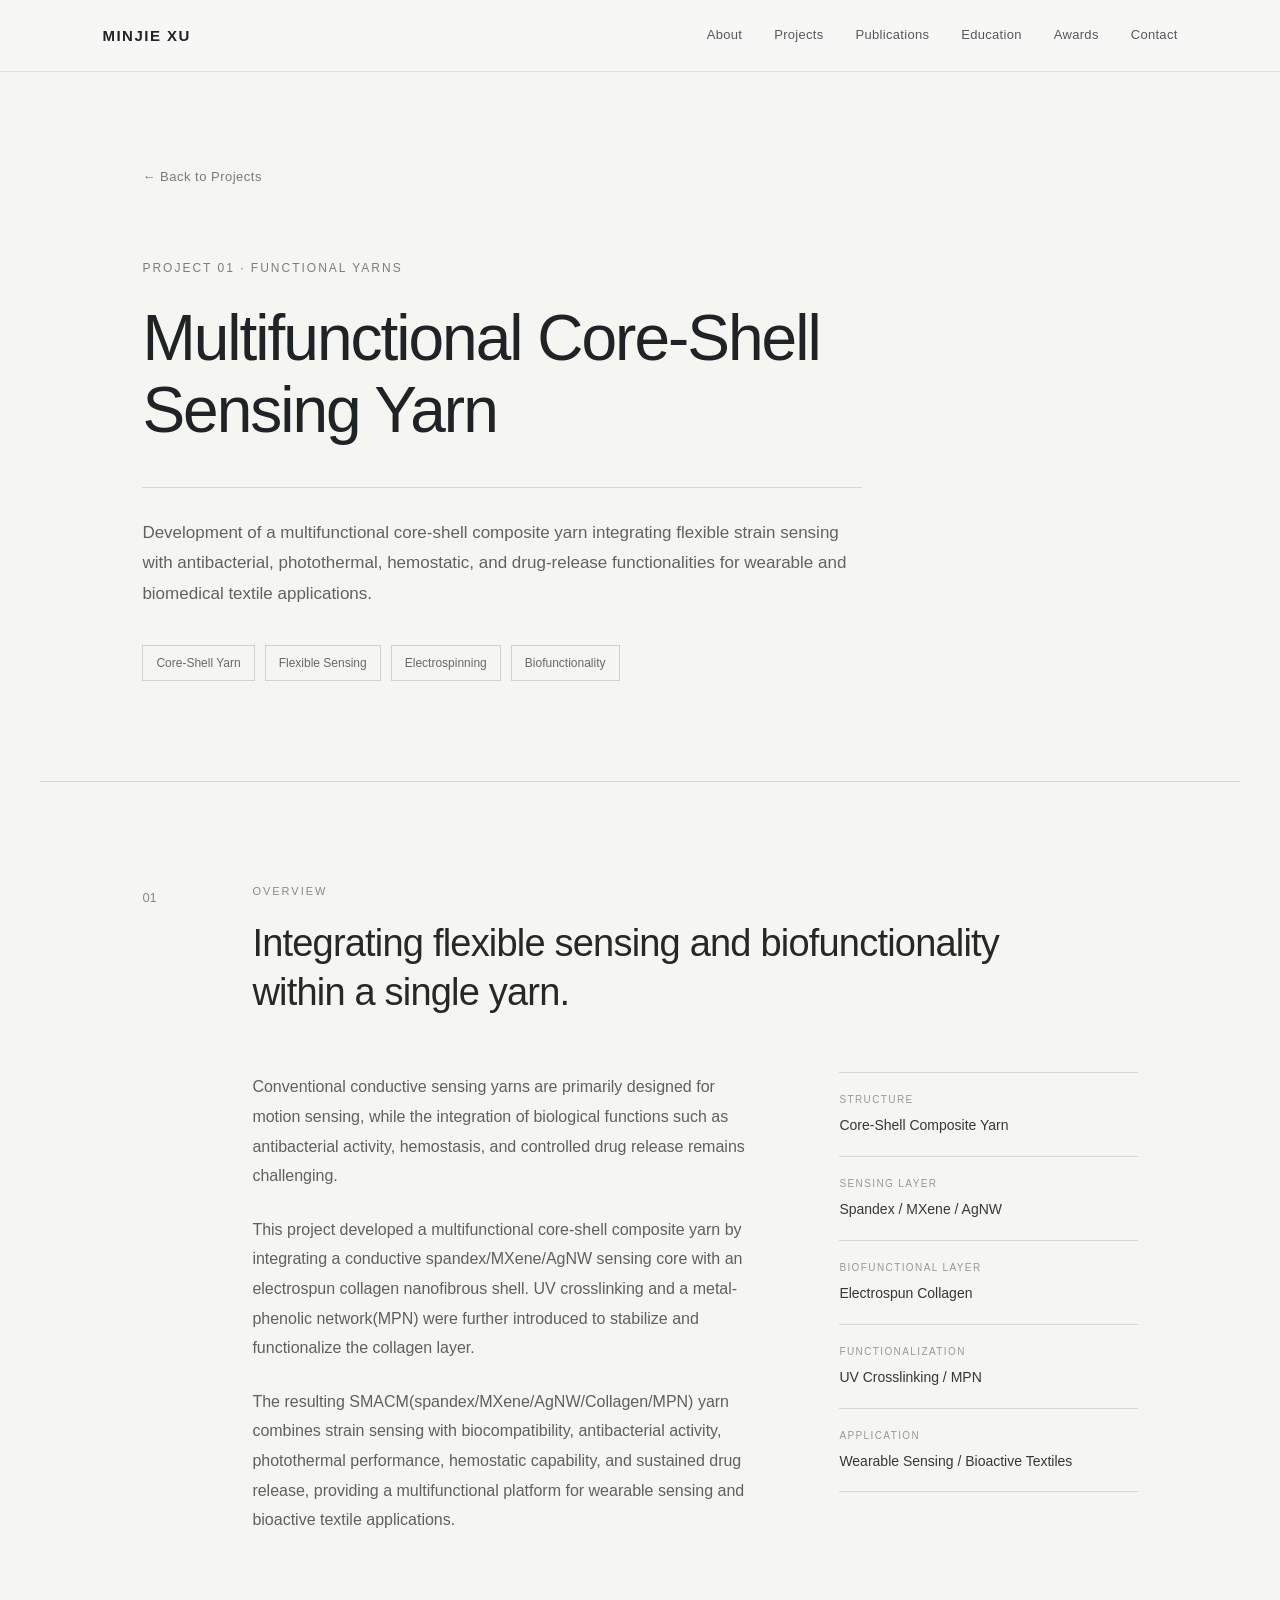
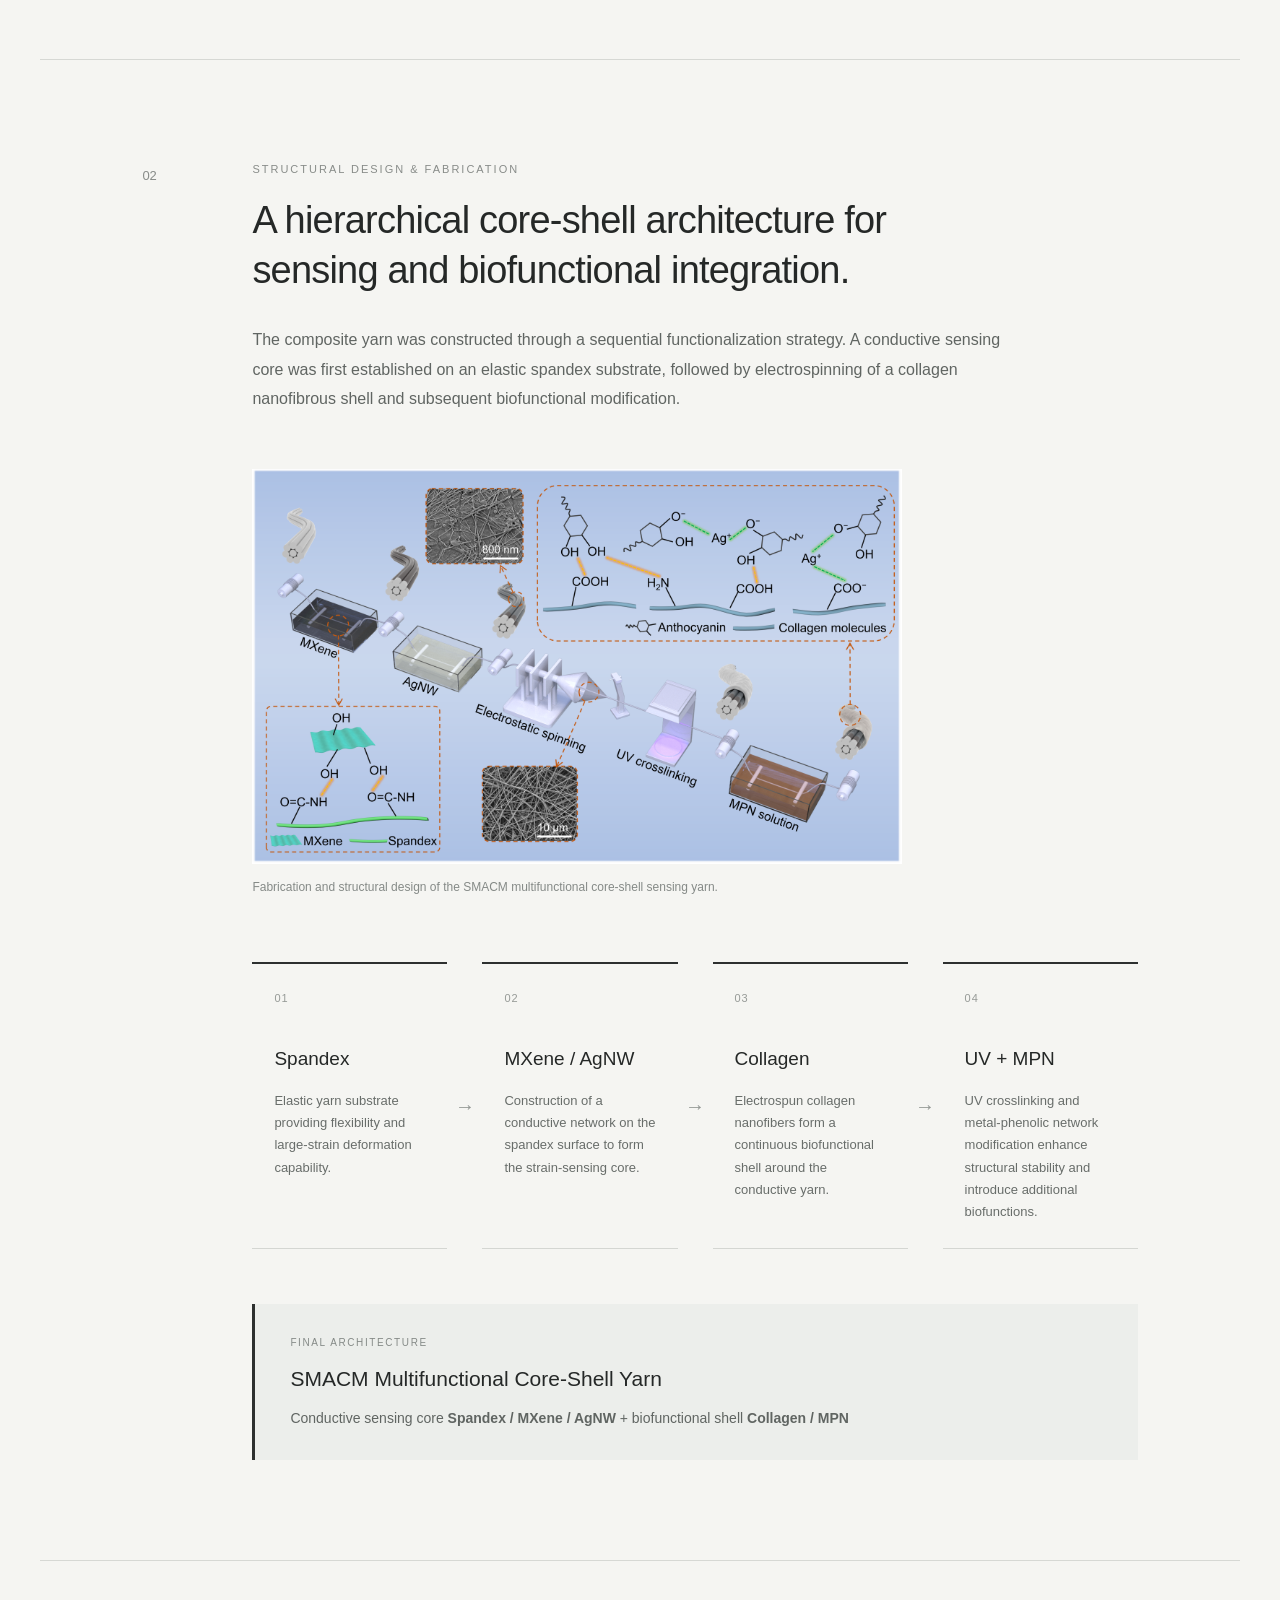
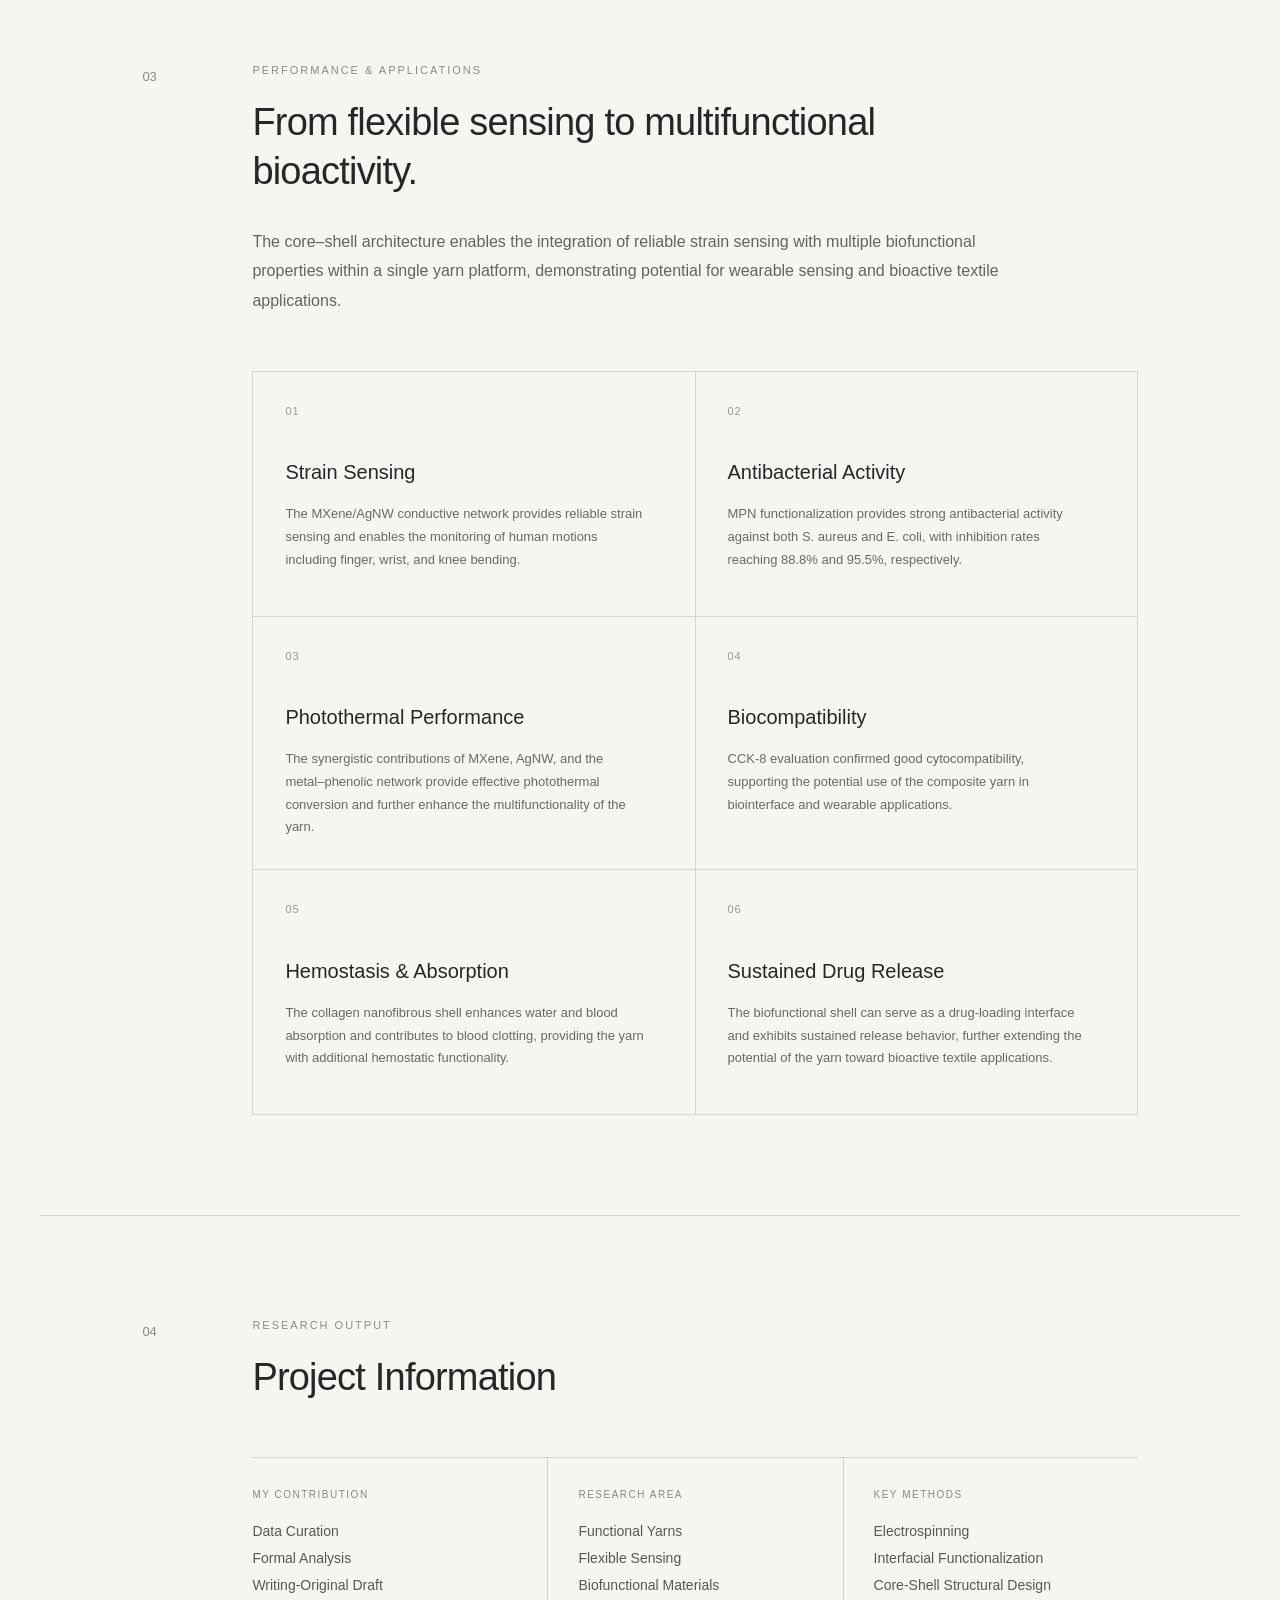
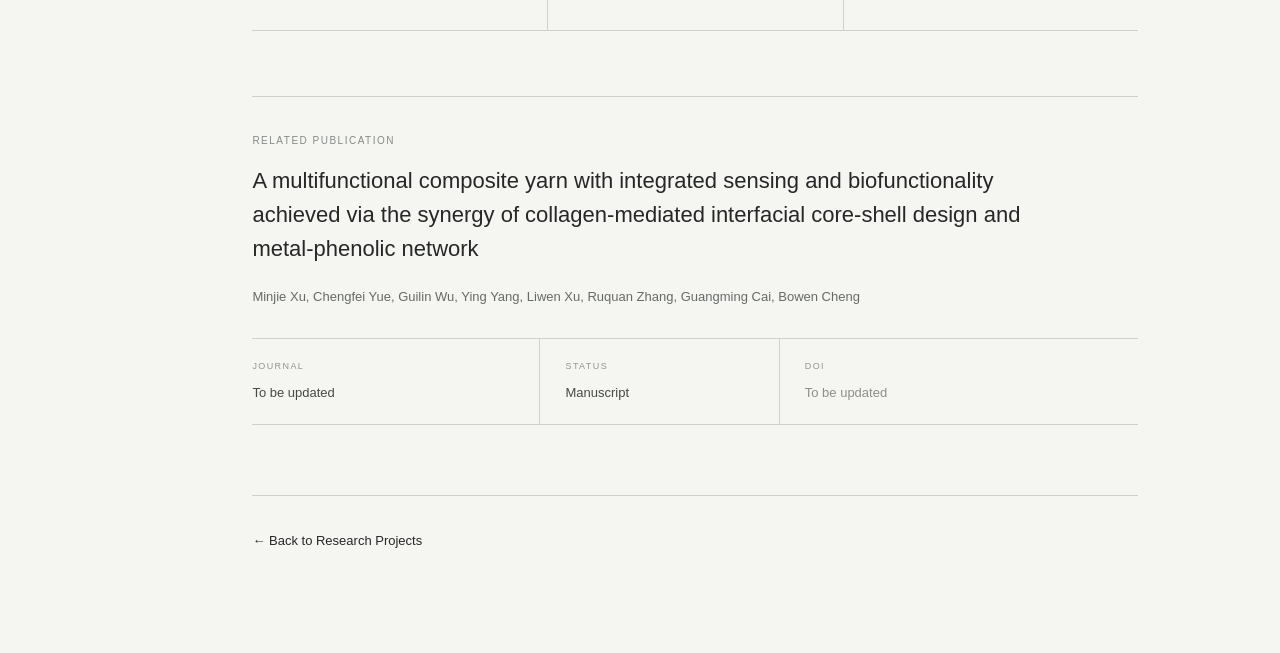
==== commit 253b5ce0: "Update website content" ====
--- a/project-collagen-yarn.html
+++ b/project-collagen-yarn.html
@@ -30,7 +30,7 @@
             <a href="index.html#projects">Projects</a>
             <a href="index.html#publications">Publications</a>
             <a href="index.html#education">Education</a>
-            <a href="cv.html">CV</a>
+             <a href="#awards">Awards</a>
             <a href="index.html#contact">Contact</a>
         </div>
 
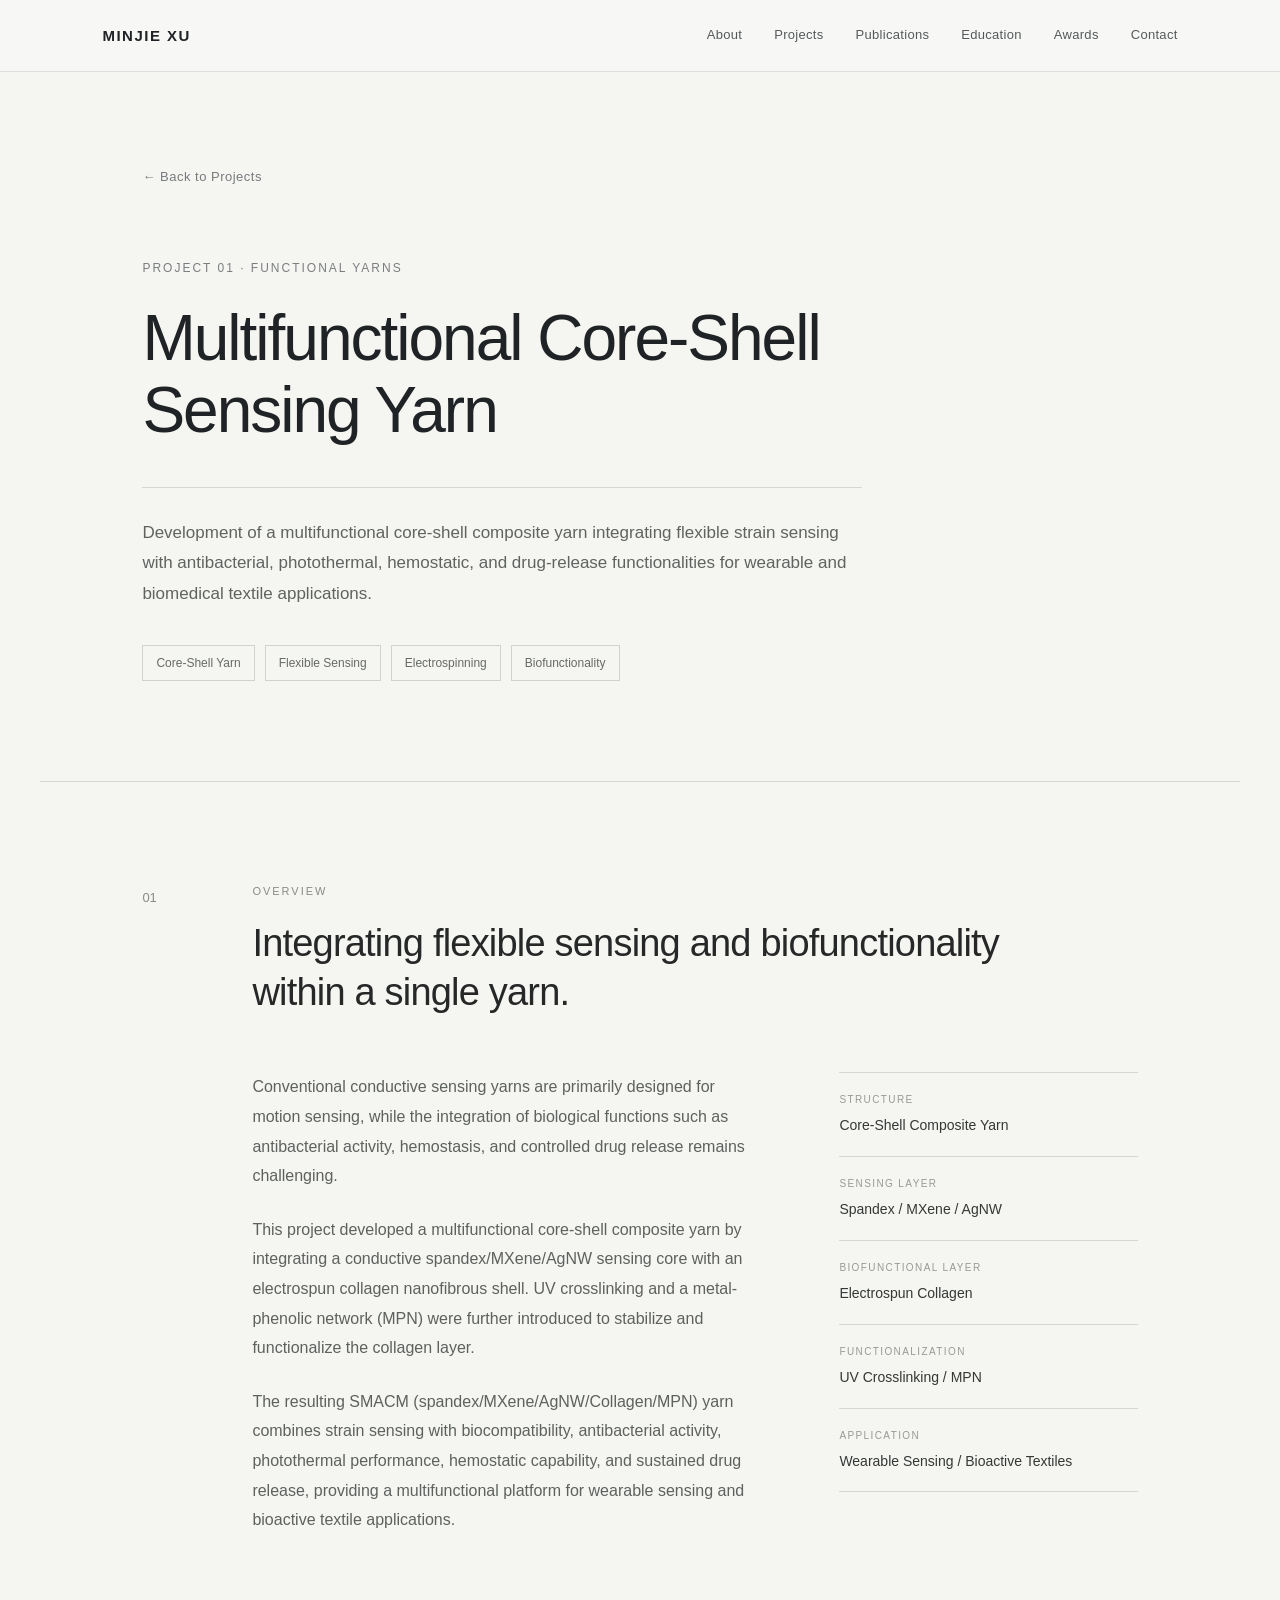
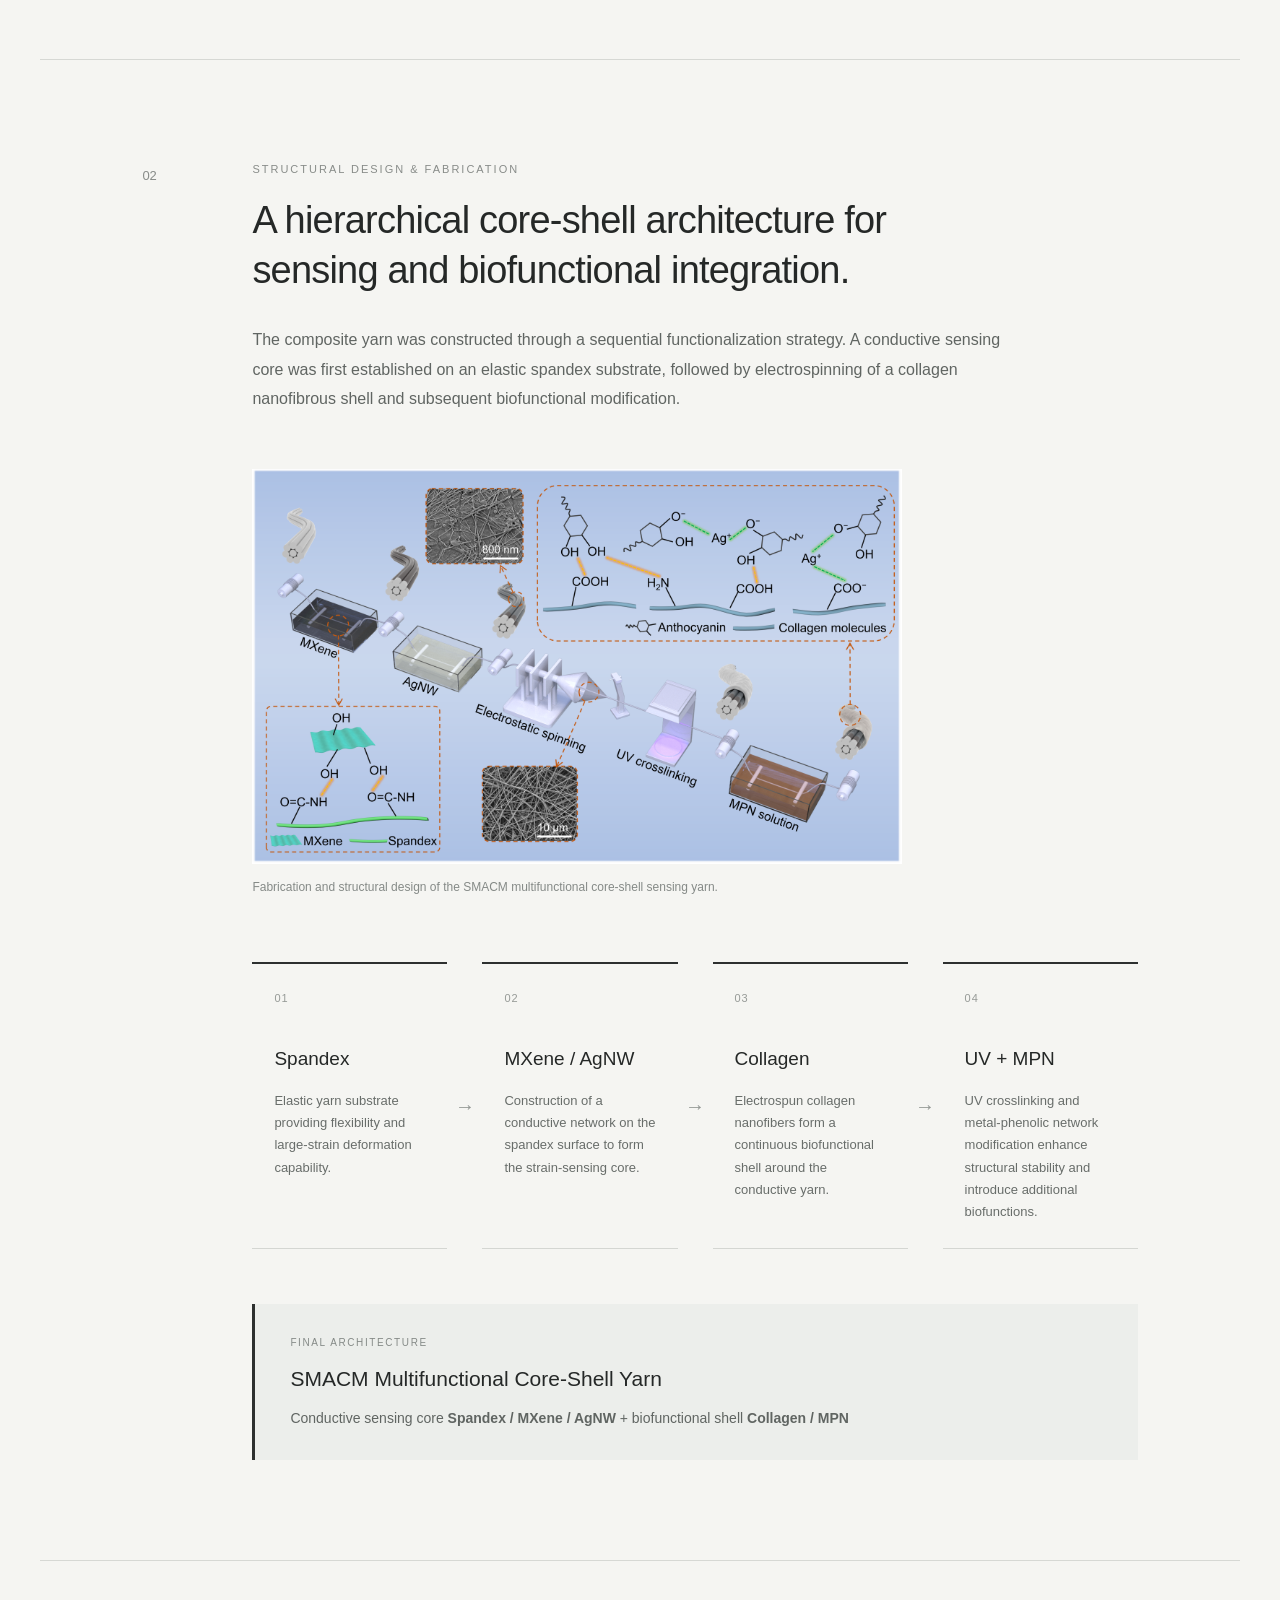
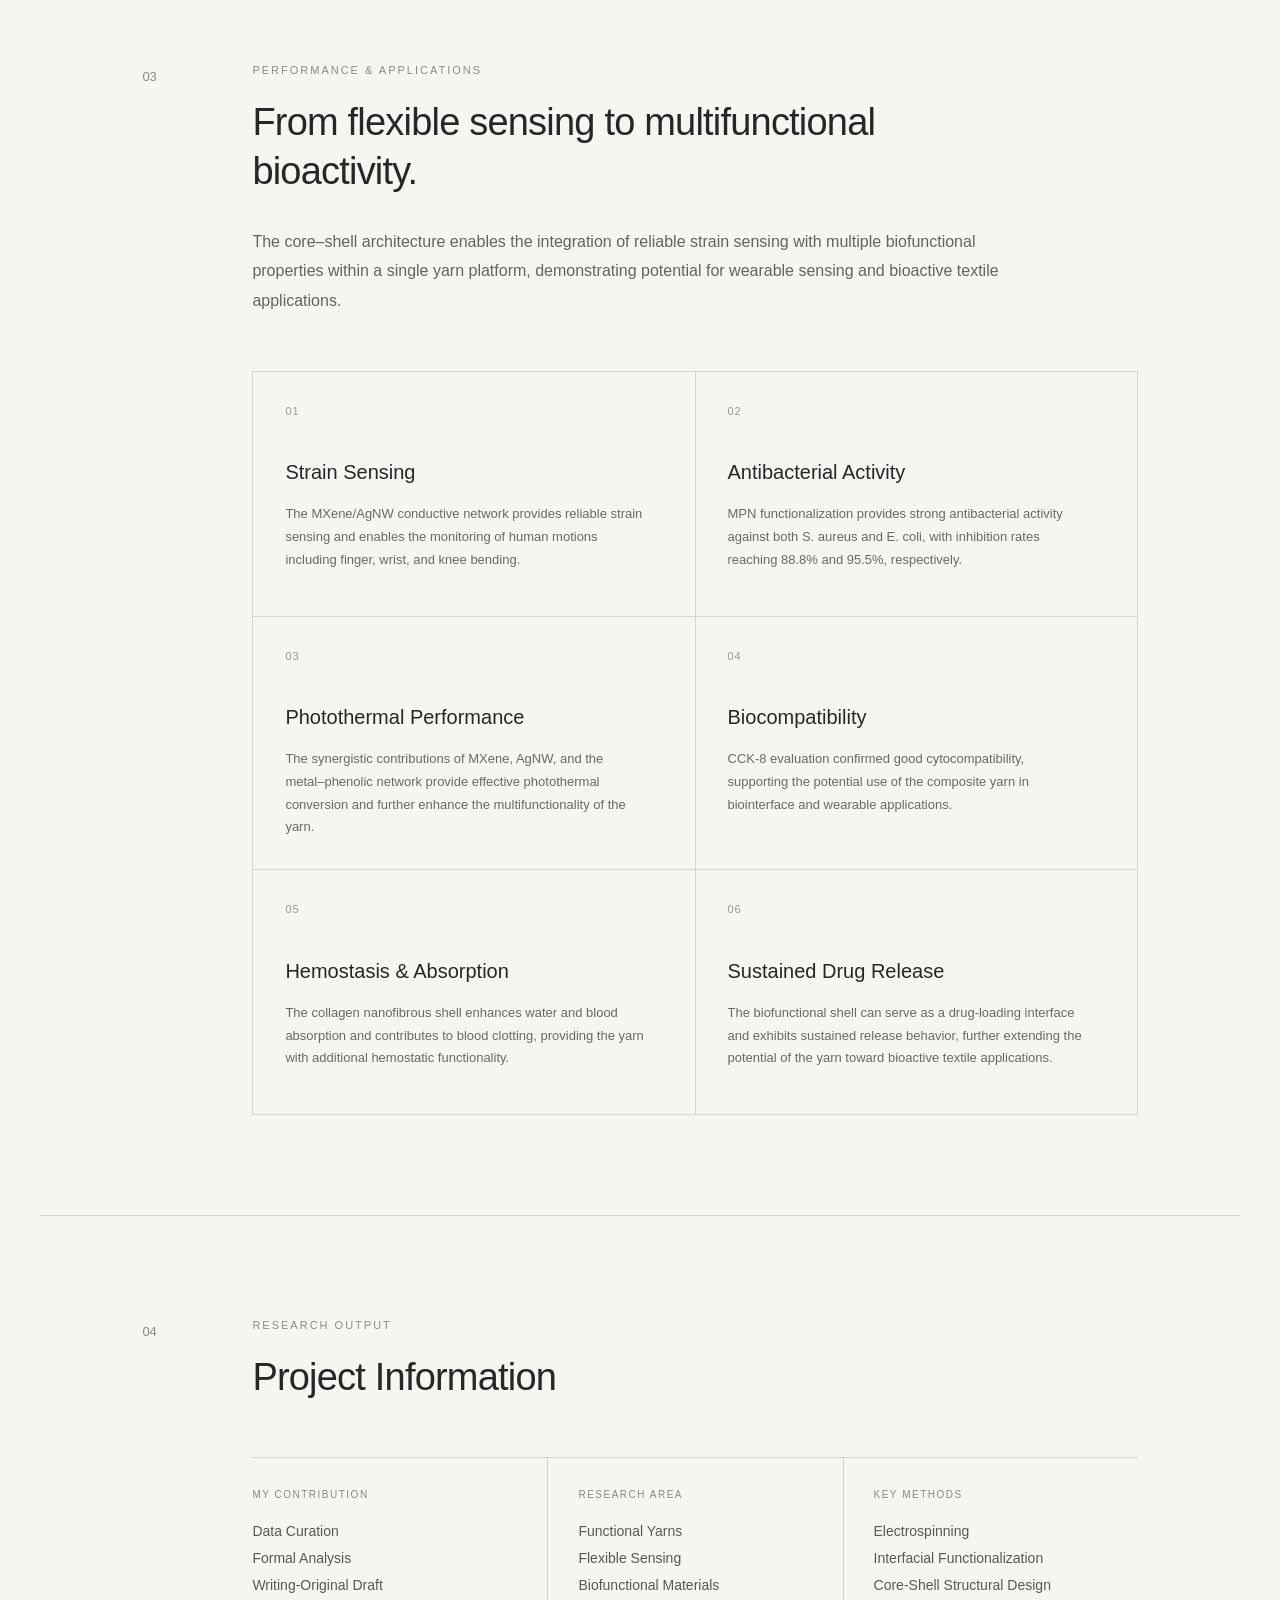
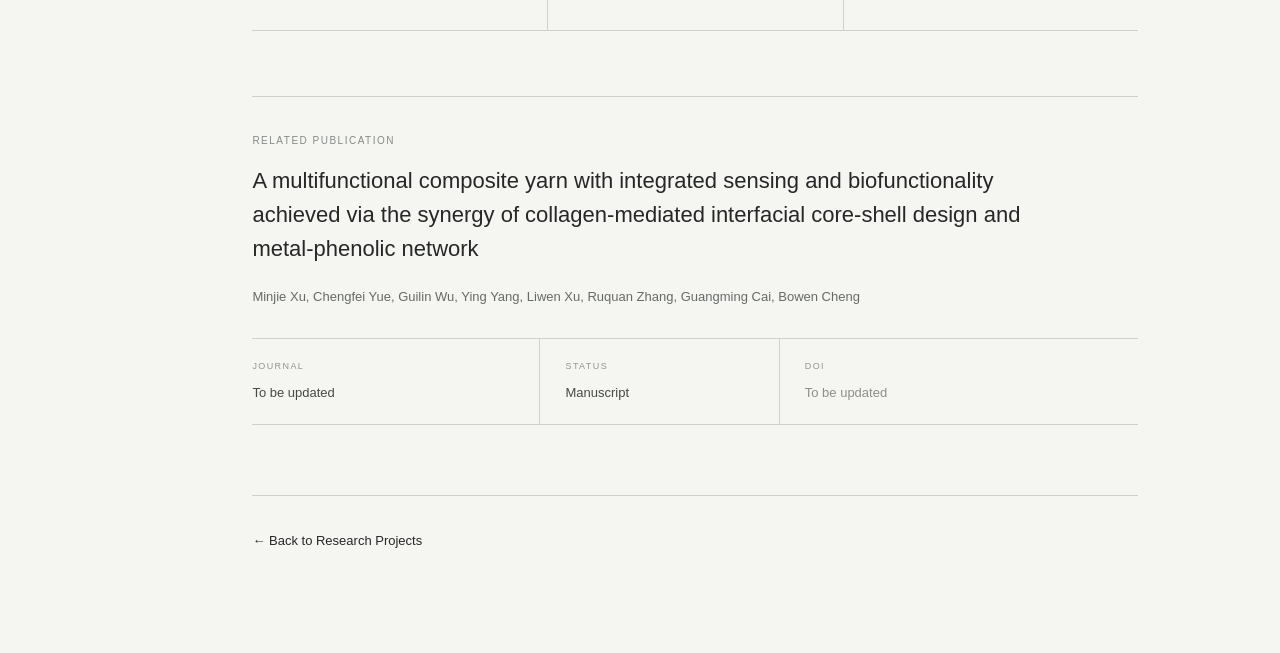
==== commit 0e9d572e: "update content" ====
--- a/project-collagen-yarn.html
+++ b/project-collagen-yarn.html
@@ -25,14 +25,17 @@
             <a href="index.html">MINJIE XU</a>
         </div>
 
-        <div class="nav-links">
-            <a href="index.html#about">About</a>
-            <a href="index.html#projects">Projects</a>
-            <a href="index.html#publications">Publications</a>
-            <a href="index.html#education">Education</a>
-             <a href="#awards">Awards</a>
-            <a href="index.html#contact">Contact</a>
-        </div>
+
+    <div class="nav-links">
+
+        <a href="#about">About</a>
+        <a href="#projects">Projects</a>
+        <a href="#publications">Publications</a>
+        <a href="#education">Education</a>
+    <a href="#awards">Awards</a>
+        <a href="#contact">Contact</a>
+
+    </div>
 
         <button class="menu-toggle" id="menu-toggle">
             ☰
@@ -106,12 +109,12 @@
                     composite yarn by integrating a conductive
                     spandex/MXene/AgNW sensing core with an electrospun
                     collagen nanofibrous shell. UV crosslinking and a
-                    metal-phenolic network(MPN) were further introduced to
+                    metal-phenolic network (MPN) were further introduced to
                     stabilize and functionalize the collagen layer.
                 </p>
 
                 <p>
-                    The resulting SMACM(spandex/MXene/AgNW/Collagen/MPN) yarn combines strain sensing with
+                    The resulting SMACM (spandex/MXene/AgNW/Collagen/MPN) yarn combines strain sensing with
                     biocompatibility, antibacterial activity, photothermal
                     performance, hemostatic capability, and sustained drug
                     release, providing a multifunctional platform for wearable
